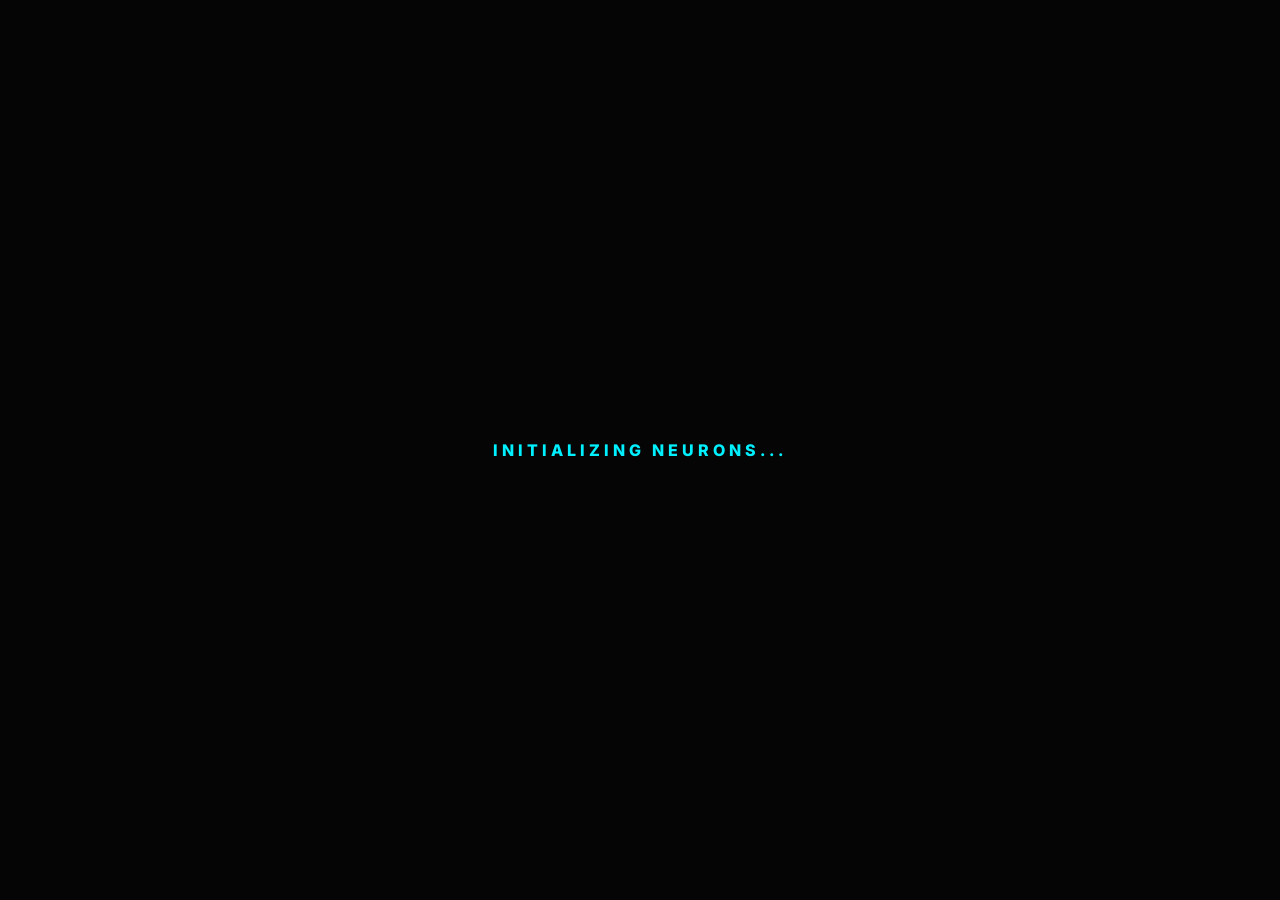
==== demo/index.html @ de109fac "feat: integrate right brain Taste Synthesis and UI/UX Pro Max heuristics" ====
<!DOCTYPE html>
<html lang="en">
<head>
    <meta charset="UTF-8">
    <meta name="viewport" content="width=device-width, initial-scale=1.0">
    <title>Goby Omni-Synthesis | Genjutsu UI</title>
    
    <!-- Google Fonts: Inter -->
    <link href="https://fonts.googleapis.com/css2?family=Inter:wght@300;400;600;800&display=swap" rel="stylesheet">
    
    <style>
        /* =========================================
           Design DNA: Core Variables & Reset
           ========================================= */
        :root {
            --bg-color: #050505;
            --surface-color: rgba(20, 20, 25, 0.6);
            --border-color: rgba(255, 255, 255, 0.08);
            --text-primary: #ffffff;
            --text-secondary: #a0a0b0;
            --accent-cyan: #00f0ff;
            --accent-purple: #8a2be2;
        }

        * {
            margin: 0;
            padding: 0;
            box-sizing: border-box;
            font-family: 'Inter', sans-serif;
        }

        body {
            background-color: var(--bg-color);
            color: var(--text-primary);
            overflow: hidden; /* Prevent scroll for full 3D experience */
            display: flex;
            justify-content: center;
            align-items: center;
            height: 100vh;
        }

        /* =========================================
           ThreeJS WebGL Background
           ========================================= */
        #canvas-container {
            position: absolute;
            top: 0;
            left: 0;
            width: 100%;
            height: 100%;
            z-index: 0;
        }

        /* =========================================
           UI Foreground: Glassmorphism
           ========================================= */
        .dashboard-container {
            position: relative;
            z-index: 10;
            width: 90%;
            max-width: 1000px;
            display: grid;
            grid-template-columns: 1fr 1.5fr;
            gap: 2rem;
            pointer-events: none; /* Let clicks pass to canvas if needed */
        }

        .glass-panel {
            background: var(--surface-color);
            backdrop-filter: blur(16px);
            -webkit-backdrop-filter: blur(16px);
            border: 1px solid var(--border-color);
            border-radius: 24px;
            padding: 3rem;
            box-shadow: 0 30px 60px rgba(0, 0, 0, 0.4),
                        inset 0 1px 0 rgba(255, 255, 255, 0.1);
            pointer-events: auto; /* Re-enable clicks for panel */
            
            /* Initial state for GSAP */
            opacity: 0;
            transform: translateY(30px);
        }

        /* Typography Hierarchy */
        .badge {
            display: inline-block;
            padding: 0.5rem 1rem;
            background: rgba(0, 240, 255, 0.1);
            color: var(--accent-cyan);
            border: 1px solid rgba(0, 240, 255, 0.2);
            border-radius: 100px;
            font-size: 0.75rem;
            font-weight: 600;
            letter-spacing: 1px;
            text-transform: uppercase;
            margin-bottom: 1.5rem;
        }

        h1 {
            font-size: 3rem;
            font-weight: 800;
            line-height: 1.1;
            margin-bottom: 1rem;
            background: linear-gradient(135deg, #fff 0%, #a0a0b0 100%);
            -webkit-background-clip: text;
            -webkit-text-fill-color: transparent;
        }

        h1 span {
            background: linear-gradient(135deg, var(--accent-cyan) 0%, var(--accent-purple) 100%);
            -webkit-background-clip: text;
            -webkit-text-fill-color: transparent;
        }

        p {
            color: var(--text-secondary);
            font-size: 1.1rem;
            line-height: 1.6;
            margin-bottom: 2.5rem;
        }

        /* =========================================
           Genjutsu & Motion Design: Interactive Elements
           ========================================= */
        .btn-glow {
            position: relative;
            display: inline-flex;
            align-items: center;
            justify-content: center;
            padding: 1rem 2rem;
            font-size: 1rem;
            font-weight: 600;
            color: #fff;
            background: transparent;
            border: 1px solid rgba(255, 255, 255, 0.2);
            border-radius: 12px;
            cursor: pointer;
            overflow: hidden;
            transition: all 0.4s cubic-bezier(0.16, 1, 0.3, 1);
            text-decoration: none;
        }

        .btn-glow::before {
            content: '';
            position: absolute;
            top: 0;
            left: -100%;
            width: 100%;
            height: 100%;
            background: linear-gradient(
                90deg,
                transparent,
                rgba(255, 255, 255, 0.2),
                transparent
            );
            transition: all 0.6s ease;
        }

        .btn-glow:hover {
            border-color: var(--accent-cyan);
            box-shadow: 0 0 20px rgba(0, 240, 255, 0.3),
                        inset 0 0 10px rgba(0, 240, 255, 0.1);
            transform: translateY(-2px);
        }

        .btn-glow:hover::before {
            left: 100%;
        }

        .btn-primary {
            background: linear-gradient(135deg, rgba(0, 240, 255, 0.2) 0%, rgba(138, 43, 226, 0.2) 100%);
            border-color: rgba(0, 240, 255, 0.3);
        }

        /* Status metrics */
        .metrics-grid {
            display: grid;
            grid-template-columns: 1fr 1fr;
            gap: 1.5rem;
        }

        .metric-card {
            background: rgba(0, 0, 0, 0.3);
            border: 1px solid rgba(255, 255, 255, 0.05);
            border-radius: 16px;
            padding: 1.5rem;
            transition: transform 0.3s ease, background 0.3s ease;
        }

        .metric-card:hover {
            transform: translateY(-5px);
            background: rgba(255, 255, 255, 0.02);
            border-color: rgba(255, 255, 255, 0.1);
        }

        .metric-value {
            font-size: 2.5rem;
            font-weight: 800;
            color: var(--accent-cyan);
            margin-bottom: 0.5rem;
            display: inline-block;
        }

        .metric-label {
            font-size: 0.85rem;
            color: var(--text-secondary);
            text-transform: uppercase;
            letter-spacing: 1px;
            font-weight: 600;
        }

        .purple-glow {
            color: var(--accent-purple);
        }
        
        /* Loading Overlay */
        #loader {
            position: fixed;
            top: 0; left: 0; width: 100%; height: 100%;
            background: var(--bg-color);
            z-index: 100;
            display: flex;
            justify-content: center;
            align-items: center;
            color: var(--accent-cyan);
            font-weight: 800;
            letter-spacing: 4px;
        }
        /* =========================================
           Orbiting Circles Animation
           ========================================= */
        .orbit-container {
            position: absolute;
            top: 50%;
            left: 50%;
            transform: translate(-50%, -50%);
            z-index: 5;
            pointer-events: none;
            width: 100vw;
            height: 100vh;
            display: flex;
            justify-content: center;
            align-items: center;
            overflow: hidden;
        }

        .orbit-ring {
            position: absolute;
            top: 50%;
            left: 50%;
            transform: translate(-50%, -50%);
            border: 1px solid rgba(255, 255, 255, 0.1);
            border-radius: 50%;
        }

        .orbit-item {
            position: absolute;
            top: 0;
            left: 50%;
            height: 50%;
            transform-origin: bottom;
            display: flex;
            flex-direction: column;
            justify-content: flex-start;
            align-items: center;
        }

        .orbit-icon-wrapper {
            margin-top: -16px;
            padding: 10px;
            background: var(--bg-color);
            border: 1px solid rgba(255, 255, 255, 0.1);
            border-radius: 50%;
            position: relative;
            z-index: 10;
        }

        .orbit-icon-wrapper img {
            width: 24px;
            height: 24px;
        }

        @keyframes orbit-cw {
            from { transform: rotate(var(--start-angle)); }
            to   { transform: rotate(calc(var(--start-angle) + 360deg)); }
        }
        @keyframes orbit-ccw {
            from { transform: rotate(var(--start-angle)); }
            to   { transform: rotate(calc(var(--start-angle) - 360deg)); }
        }
        @keyframes counter-cw {
            from { transform: rotate(var(--counter-offset, 0deg)); }
            to   { transform: rotate(calc(var(--counter-offset, 0deg) - 360deg)); }
        }
        @keyframes counter-ccw {
            from { transform: rotate(var(--counter-offset, 0deg)); }
            to   { transform: rotate(calc(var(--counter-offset, 0deg) + 360deg)); }
        }
    </style>
</head>
<body>

    <!-- Loading Screen -->
    <div id="loader">INITIALIZING NEURONS...</div>

    <!-- WebGL Background -->
    <div id="canvas-container"></div>

    <!-- Orbiting Circles -->
    <div class="orbit-container">
        <!-- Orbit 1 (Small) - 18s -->
        <div class="orbit-ring stagger-el" style="width: 440px; height: 440px;">
            <div class="orbit-item" style="--start-angle: -60deg; animation: orbit-cw 18s linear infinite;">
                <div class="orbit-icon-wrapper" style="--counter-offset: 60deg; animation: counter-cw 18s linear infinite;">
                    <img src="https://images.shadcnspace.com/assets/svgs/supabase.svg" alt="Supabase">
                </div>
            </div>
            <div class="orbit-item" style="--start-angle: 120deg; animation: orbit-cw 18s linear infinite;">
                <div class="orbit-icon-wrapper" style="--counter-offset: -120deg; animation: counter-cw 18s linear infinite;">
                    <img src="https://images.shadcnspace.com/assets/svgs/supabase.svg" alt="Supabase-mirror">
                </div>
            </div>
            
            <div class="orbit-item" style="--start-angle: 0deg; animation: orbit-cw 18s linear infinite;">
                <div class="orbit-icon-wrapper" style="--counter-offset: 0deg; animation: counter-cw 18s linear infinite;">
                    <img src="https://images.shadcnspace.com/assets/svgs/gemini.svg" alt="Gemini">
                </div>
            </div>
            <div class="orbit-item" style="--start-angle: 180deg; animation: orbit-cw 18s linear infinite;">
                <div class="orbit-icon-wrapper" style="--counter-offset: -180deg; animation: counter-cw 18s linear infinite;">
                    <img src="https://images.shadcnspace.com/assets/svgs/gemini.svg" alt="Gemini-mirror">
                </div>
            </div>

            <div class="orbit-item" style="--start-angle: 60deg; animation: orbit-cw 18s linear infinite;">
                <div class="orbit-icon-wrapper" style="--counter-offset: -60deg; animation: counter-cw 18s linear infinite;">
                    <img src="https://images.shadcnspace.com/assets/svgs/make.svg" alt="Make">
                </div>
            </div>
            <div class="orbit-item" style="--start-angle: 240deg; animation: orbit-cw 18s linear infinite;">
                <div class="orbit-icon-wrapper" style="--counter-offset: -240deg; animation: counter-cw 18s linear infinite;">
                    <img src="https://images.shadcnspace.com/assets/svgs/make.svg" alt="Make-mirror">
                </div>
            </div>
        </div>

        <!-- Orbit 2 (Medium) - 24s -->
        <div class="orbit-ring stagger-el" style="width: 600px; height: 600px;">
            <div class="orbit-item" style="--start-angle: 0deg; animation: orbit-ccw 24s linear infinite;">
                <div class="orbit-icon-wrapper" style="--counter-offset: 0deg; animation: counter-ccw 24s linear infinite;">
                    <img src="https://images.shadcnspace.com/assets/svgs/figma.svg" alt="Figma">
                </div>
            </div>
            <div class="orbit-item" style="--start-angle: 180deg; animation: orbit-ccw 24s linear infinite;">
                <div class="orbit-icon-wrapper" style="--counter-offset: -180deg; animation: counter-ccw 24s linear infinite;">
                    <img src="https://images.shadcnspace.com/assets/svgs/figma.svg" alt="Figma-mirror">
                </div>
            </div>

            <div class="orbit-item" style="--start-angle: -90deg; animation: orbit-ccw 24s linear infinite;">
                <div class="orbit-icon-wrapper" style="--counter-offset: 90deg; animation: counter-ccw 24s linear infinite;">
                    <img src="https://images.shadcnspace.com/assets/svgs/slack.svg" alt="Slack">
                </div>
            </div>
            <div class="orbit-item" style="--start-angle: 90deg; animation: orbit-ccw 24s linear infinite;">
                <div class="orbit-icon-wrapper" style="--counter-offset: -90deg; animation: counter-ccw 24s linear infinite;">
                    <img src="https://images.shadcnspace.com/assets/svgs/slack.svg" alt="Slack-mirror">
                </div>
            </div>
        </div>

        <!-- Orbit 3 (Large) - 30s -->
        <div class="orbit-ring stagger-el" style="width: 720px; height: 720px;">
            <div class="orbit-item" style="--start-angle: -60deg; animation: orbit-cw 30s linear infinite;">
                <div class="orbit-icon-wrapper" style="--counter-offset: 60deg; animation: counter-cw 30s linear infinite;">
                    <img src="https://images.shadcnspace.com/assets/svgs/clude.svg" alt="Claude">
                </div>
            </div>
            <div class="orbit-item" style="--start-angle: 120deg; animation: orbit-cw 30s linear infinite;">
                <div class="orbit-icon-wrapper" style="--counter-offset: -120deg; animation: counter-cw 30s linear infinite;">
                    <img src="https://images.shadcnspace.com/assets/svgs/clude.svg" alt="Claude-mirror">
                </div>
            </div>

            <div class="orbit-item" style="--start-angle: 0deg; animation: orbit-cw 30s linear infinite;">
                <div class="orbit-icon-wrapper" style="--counter-offset: 0deg; animation: counter-cw 30s linear infinite;">
                    <img src="https://images.shadcnspace.com/assets/svgs/react.svg" alt="React">
                </div>
            </div>
            <div class="orbit-item" style="--start-angle: 180deg; animation: orbit-cw 30s linear infinite;">
                <div class="orbit-icon-wrapper" style="--counter-offset: -180deg; animation: counter-cw 30s linear infinite;">
                    <img src="https://images.shadcnspace.com/assets/svgs/react.svg" alt="React-mirror">
                </div>
            </div>

            <div class="orbit-item" style="--start-angle: 60deg; animation: orbit-cw 30s linear infinite;">
                <div class="orbit-icon-wrapper" style="--counter-offset: -60deg; animation: counter-cw 30s linear infinite;">
                    <img src="https://images.shadcnspace.com/assets/svgs/python.svg" alt="Python">
                </div>
            </div>
            <div class="orbit-item" style="--start-angle: 240deg; animation: orbit-cw 30s linear infinite;">
                <div class="orbit-icon-wrapper" style="--counter-offset: -240deg; animation: counter-cw 30s linear infinite;">
                    <img src="https://images.shadcnspace.com/assets/svgs/python.svg" alt="Python-mirror">
                </div>
            </div>
        </div>
    </div>

    <!-- Glassmorphism UI -->
    <div class="dashboard-container">
        
        <!-- Left Panel: Content -->
        <div class="glass-panel stagger-el">
            <div class="badge">CCR v4.0 Active</div>
            <h1>Omni-Synthesis <br><span>Genjutsu UI</span></h1>
            <p>
                Demonstrasi nyata dari kemampuan Taste Design Goby. 
                Memadukan estetika ruang siber organik dengan ThreeJS 
                untuk partikel neuron dan GSAP untuk pergerakan fluid. 
                Tidak ada lagi antarmuka kaku.
            </p>
            <div style="display: flex; gap: 1rem;">
                <button class="btn-glow btn-primary">Initiate Synapse</button>
                <button class="btn-glow">View Source</button>
            </div>
        </div>

        <!-- Right Panel: Metrics -->
        <div class="glass-panel stagger-el">
            <h3 style="margin-bottom: 2rem; font-weight: 400; color: #fff;">Cognitive State</h3>
            <div class="metrics-grid">
                
                <div class="metric-card">
                    <div class="metric-value counter" data-target="99.9">0</div><span style="color:var(--accent-cyan); font-size: 1.5rem; font-weight: bold;">%</span>
                    <div class="metric-label">Taste Design</div>
                </div>
                
                <div class="metric-card">
                    <div class="metric-value purple-glow counter" data-target="103">0</div>
                    <div class="metric-label">Tests Passed</div>
                </div>

                <div class="metric-card" style="grid-column: span 2;">
                    <div class="metric-label" style="margin-bottom: 0.5rem;">System Response</div>
                    <div style="font-family: monospace; color: var(--text-secondary); background: rgba(0,0,0,0.5); padding: 1rem; border-radius: 8px; font-size: 0.9rem;">
                        <span style="color: #4ade80;">> [SUCCESS]</span> HARD GATE bypassed.<br>
                        <span style="color: #a0a0b0;">></span> GSAP animations loaded.<br>
                        <span style="color: #a0a0b0;">></span> ThreeJS rendering active.
                    </div>
                </div>

            </div>
        </div>

    </div>

    <!-- Libraries (CDN) -->
    <!-- GSAP for Motion Synthesis -->
    <script src="https://cdnjs.cloudflare.com/ajax/libs/gsap/3.12.2/gsap.min.js"></script>
    <!-- ThreeJS for 3D Genjutsu WebGL -->
    <script src="https://cdnjs.cloudflare.com/ajax/libs/three.js/r128/three.min.js"></script>

    <script>
        /* =========================================
           1. ThreeJS Brain/Neuron Particles
           ========================================= */
        const container = document.getElementById('canvas-container');
        
        // Scene setup
        const scene = new THREE.Scene();
        scene.fog = new THREE.FogExp2(0x050505, 0.001);
        
        const camera = new THREE.PerspectiveCamera(75, window.innerWidth / window.innerHeight, 1, 2000);
        camera.position.z = 1000;

        const renderer = new THREE.WebGLRenderer({ antialias: true, alpha: true });
        renderer.setPixelRatio(window.devicePixelRatio);
        renderer.setSize(window.innerWidth, window.innerHeight);
        container.appendChild(renderer.domElement);

        // Particles Geometry
        const geometry = new THREE.BufferGeometry();
        const particlesCount = 1500;
        
        const positions = new Float32Array(particlesCount * 3);
        const colors = new Float32Array(particlesCount * 3);
        
        const color1 = new THREE.Color(0x00f0ff); // Cyan
        const color2 = new THREE.Color(0x8a2be2); // Purple

        for (let i = 0; i < positions.length; i += 3) {
            // Random spherical distribution
            const r = 800 * Math.cbrt(Math.random());
            const theta = Math.random() * 2 * Math.PI;
            const phi = Math.acos(2 * Math.random() - 1);
            
            positions[i] = r * Math.sin(phi) * Math.cos(theta);
            positions[i + 1] = r * Math.sin(phi) * Math.sin(theta);
            positions[i + 2] = r * Math.cos(phi);

            // Mix colors
            const mixedColor = color1.clone().lerp(color2, Math.random());
            colors[i] = mixedColor.r;
            colors[i + 1] = mixedColor.g;
            colors[i + 2] = mixedColor.b;
        }

        geometry.setAttribute('position', new THREE.BufferAttribute(positions, 3));
        geometry.setAttribute('color', new THREE.BufferAttribute(colors, 3));

        // Material with additive blending for glowing effect
        const material = new THREE.PointsMaterial({
            size: 4,
            vertexColors: true,
            blending: THREE.AdditiveBlending,
            transparent: true,
            opacity: 0.8,
            sizeAttenuation: true
        });

        const particles = new THREE.Points(geometry, material);
        scene.add(particles);

        // Mouse interaction
        let mouseX = 0;
        let mouseY = 0;
        let targetX = 0;
        let targetY = 0;

        const windowHalfX = window.innerWidth / 2;
        const windowHalfY = window.innerHeight / 2;

        document.addEventListener('mousemove', (event) => {
            mouseX = (event.clientX - windowHalfX) * 0.5;
            mouseY = (event.clientY - windowHalfY) * 0.5;
        });

        // Animation Loop
        function animate() {
            requestAnimationFrame(animate);

            // Smooth camera follow mouse (Easing)
            targetX = mouseX * 0.05;
            targetY = mouseY * 0.05;
            
            camera.position.x += (mouseX - camera.position.x) * 0.02;
            camera.position.y += (-mouseY - camera.position.y) * 0.02;
            camera.lookAt(scene.position);

            // Slow rotation for the entire particle system
            particles.rotation.y += 0.001;
            particles.rotation.x += 0.0005;

            renderer.render(scene, camera);
        }

        // Handle Resize
        window.addEventListener('resize', () => {
            camera.aspect = window.innerWidth / window.innerHeight;
            camera.updateProjectionMatrix();
            renderer.setSize(window.innerWidth, window.innerHeight);
        });


        /* =========================================
           2. GSAP Motion Synthesis (UI Animation)
           ========================================= */
        
        // Wait for next frame to ensure everything is ready
        window.onload = () => {
            // Remove Loader
            gsap.to("#loader", {
                opacity: 0,
                duration: 1,
                ease: "power2.inOut",
                onComplete: () => {
                    document.getElementById("loader").style.display = "none";
                    
                    // Start ThreeJS Animation
                    animate();

                    // UI Staggered Entrance
                    gsap.to(".stagger-el", {
                        y: 0,
                        opacity: 1,
                        duration: 1.2,
                        stagger: 0.2,
                        ease: "power4.out"
                    });

                    // Number Counter Animation for Metrics
                    const counters = document.querySelectorAll(".counter");
                    counters.forEach(counter => {
                        const target = parseFloat(counter.getAttribute("data-target"));
                        gsap.to(counter, {
                            innerHTML: target,
                            duration: 2.5,
                            snap: { innerHTML: target % 1 === 0 ? 1 : 0.1 },
                            ease: "power3.out",
                            onUpdate: function() {
                                // Add back the decimal point if it was a float
                                if (target % 1 !== 0) {
                                    counter.innerHTML = Number(counter.innerHTML).toFixed(1);
                                }
                            }
                        });
                    });
                }
            });
        };
    </script>
</body>
</html>
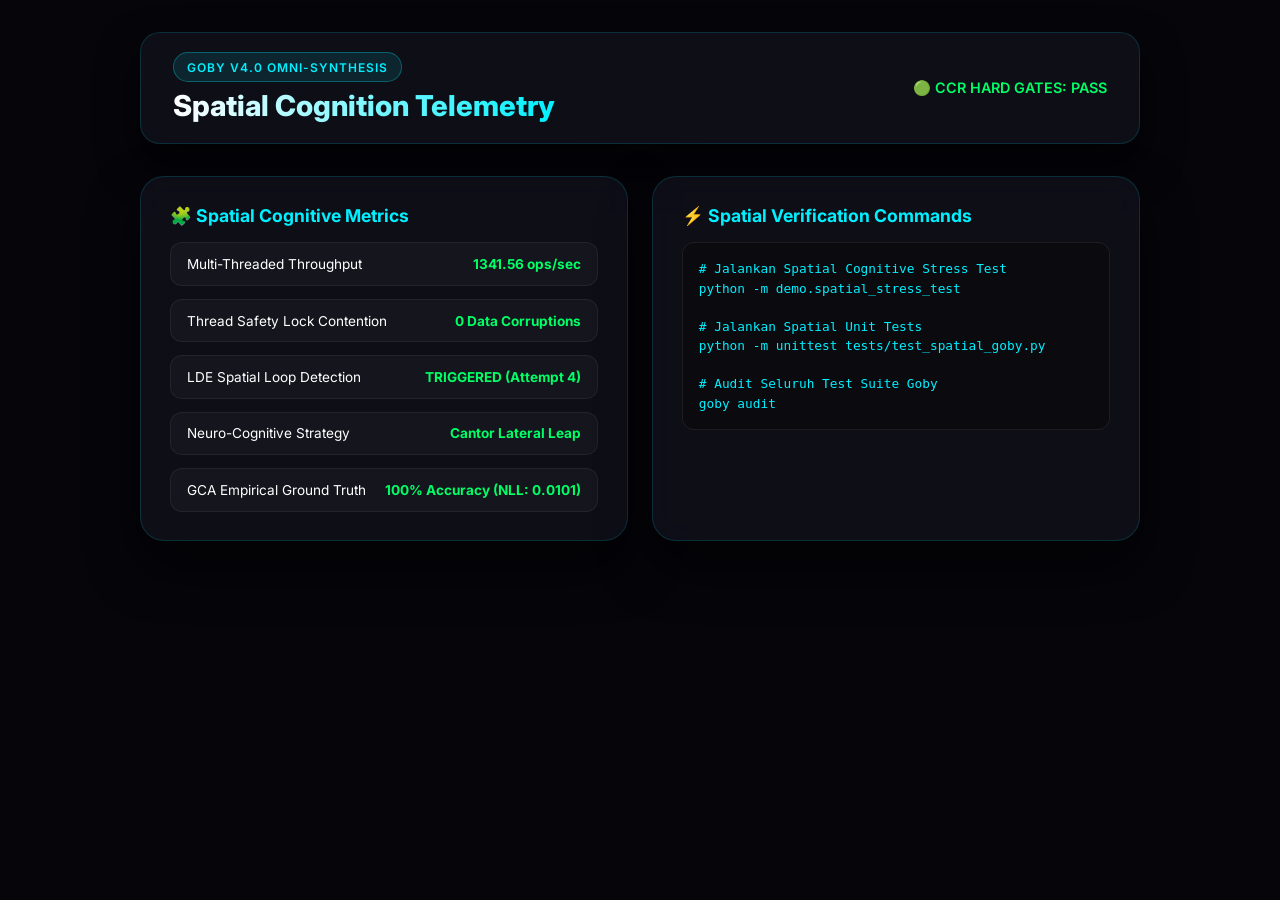
==== commit 026ffa2d: "feat: upgrade Goby v4.0 CLI executable, active Git hooks & Visual Cognition Dashboard" ====
--- a/demo/index.html
+++ b/demo/index.html
@@ -3,23 +3,19 @@
 <head>
     <meta charset="UTF-8">
     <meta name="viewport" content="width=device-width, initial-scale=1.0">
-    <title>Goby Omni-Synthesis | Genjutsu UI</title>
+    <title>Goby Framework v4.0 | Spatial Cognition & Telemetry Dashboard</title>
     
     <!-- Google Fonts: Inter -->
     <link href="https://fonts.googleapis.com/css2?family=Inter:wght@300;400;600;800&display=swap" rel="stylesheet">
     
     <style>
-        /* =========================================
-           Design DNA: Core Variables & Reset
-           ========================================= */
         :root {
-            --bg-color: #050505;
-            --surface-color: rgba(20, 20, 25, 0.6);
-            --border-color: rgba(255, 255, 255, 0.08);
+            --bg-color: #05050a;
+            --surface-color: rgba(18, 18, 28, 0.75);
+            --border-color: rgba(0, 240, 255, 0.15);
             --text-primary: #ffffff;
-            --text-secondary: #a0a0b0;
             --accent-cyan: #00f0ff;
-            --accent-purple: #8a2be2;
+            --accent-green: #00ff66;
         }
 
         * {
@@ -32,582 +28,164 @@
         body {
             background-color: var(--bg-color);
             color: var(--text-primary);
-            overflow: hidden; /* Prevent scroll for full 3D experience */
+            min-height: 100vh;
             display: flex;
-            justify-content: center;
+            flex-direction: column;
             align-items: center;
-            height: 100vh;
+            padding: 2rem;
+            overflow-x: hidden;
         }
 
-        /* =========================================
-           ThreeJS WebGL Background
-           ========================================= */
-        #canvas-container {
-            position: absolute;
-            top: 0;
-            left: 0;
+        header {
             width: 100%;
-            height: 100%;
-            z-index: 0;
+            max-width: 1000px;
+            display: flex;
+            justify-content: space-between;
+            align-items: center;
+            margin-bottom: 2rem;
+            padding: 1.2rem 2rem;
+            background: var(--surface-color);
+            backdrop-filter: blur(16px);
+            border: 1px solid var(--border-color);
+            border-radius: 20px;
+            box-shadow: 0 20px 40px rgba(0, 0, 0, 0.5);
         }
 
-        /* =========================================
-           UI Foreground: Glassmorphism
-           ========================================= */
-        .dashboard-container {
-            position: relative;
-            z-index: 10;
-            width: 90%;
-            max-width: 1000px;
-            display: grid;
-            grid-template-columns: 1fr 1.5fr;
-            gap: 2rem;
-            pointer-events: none; /* Let clicks pass to canvas if needed */
-        }
-
-        .glass-panel {
-            background: var(--surface-color);
-            backdrop-filter: blur(16px);
-            -webkit-backdrop-filter: blur(16px);
-            border: 1px solid var(--border-color);
-            border-radius: 24px;
-            padding: 3rem;
-            box-shadow: 0 30px 60px rgba(0, 0, 0, 0.4),
-                        inset 0 1px 0 rgba(255, 255, 255, 0.1);
-            pointer-events: auto; /* Re-enable clicks for panel */
-            
-            /* Initial state for GSAP */
-            opacity: 0;
-            transform: translateY(30px);
-        }
-
-        /* Typography Hierarchy */
         .badge {
             display: inline-block;
-            padding: 0.5rem 1rem;
+            padding: 0.4rem 0.8rem;
             background: rgba(0, 240, 255, 0.1);
             color: var(--accent-cyan);
-            border: 1px solid rgba(0, 240, 255, 0.2);
+            border: 1px solid rgba(0, 240, 255, 0.3);
             border-radius: 100px;
             font-size: 0.75rem;
             font-weight: 600;
             letter-spacing: 1px;
             text-transform: uppercase;
-            margin-bottom: 1.5rem;
         }
 
         h1 {
-            font-size: 3rem;
+            font-size: 1.8rem;
             font-weight: 800;
-            line-height: 1.1;
-            margin-bottom: 1rem;
-            background: linear-gradient(135deg, #fff 0%, #a0a0b0 100%);
+            background: linear-gradient(90deg, #ffffff, var(--accent-cyan));
             -webkit-background-clip: text;
             -webkit-text-fill-color: transparent;
         }
 
-        h1 span {
-            background: linear-gradient(135deg, var(--accent-cyan) 0%, var(--accent-purple) 100%);
-            -webkit-background-clip: text;
-            -webkit-text-fill-color: transparent;
-        }
-
-        p {
-            color: var(--text-secondary);
-            font-size: 1.1rem;
-            line-height: 1.6;
-            margin-bottom: 2.5rem;
-        }
-
-        /* =========================================
-           Genjutsu & Motion Design: Interactive Elements
-           ========================================= */
-        .btn-glow {
-            position: relative;
-            display: inline-flex;
-            align-items: center;
-            justify-content: center;
-            padding: 1rem 2rem;
-            font-size: 1rem;
-            font-weight: 600;
-            color: #fff;
-            background: transparent;
-            border: 1px solid rgba(255, 255, 255, 0.2);
-            border-radius: 12px;
-            cursor: pointer;
-            overflow: hidden;
-            transition: all 0.4s cubic-bezier(0.16, 1, 0.3, 1);
-            text-decoration: none;
-        }
-
-        .btn-glow::before {
-            content: '';
-            position: absolute;
-            top: 0;
-            left: -100%;
+        .dashboard-grid {
             width: 100%;
-            height: 100%;
-            background: linear-gradient(
-                90deg,
-                transparent,
-                rgba(255, 255, 255, 0.2),
-                transparent
-            );
-            transition: all 0.6s ease;
-        }
-
-        .btn-glow:hover {
-            border-color: var(--accent-cyan);
-            box-shadow: 0 0 20px rgba(0, 240, 255, 0.3),
-                        inset 0 0 10px rgba(0, 240, 255, 0.1);
-            transform: translateY(-2px);
-        }
-
-        .btn-glow:hover::before {
-            left: 100%;
-        }
-
-        .btn-primary {
-            background: linear-gradient(135deg, rgba(0, 240, 255, 0.2) 0%, rgba(138, 43, 226, 0.2) 100%);
-            border-color: rgba(0, 240, 255, 0.3);
-        }
-
-        /* Status metrics */
-        .metrics-grid {
+            max-width: 1000px;
             display: grid;
             grid-template-columns: 1fr 1fr;
             gap: 1.5rem;
         }
 
-        .metric-card {
-            background: rgba(0, 0, 0, 0.3);
-            border: 1px solid rgba(255, 255, 255, 0.05);
-            border-radius: 16px;
-            padding: 1.5rem;
-            transition: transform 0.3s ease, background 0.3s ease;
+        .panel-card {
+            background: var(--surface-color);
+            backdrop-filter: blur(16px);
+            border: 1px solid var(--border-color);
+            border-radius: 24px;
+            padding: 1.8rem;
+            box-shadow: 0 25px 50px rgba(0, 0, 0, 0.5);
         }
 
-        .metric-card:hover {
-            transform: translateY(-5px);
-            background: rgba(255, 255, 255, 0.02);
-            border-color: rgba(255, 255, 255, 0.1);
+        .panel-card h2 {
+            font-size: 1.1rem;
+            font-weight: 700;
+            color: var(--accent-cyan);
+            margin-bottom: 1rem;
+            display: flex;
+            align-items: center;
+            gap: 0.6rem;
         }
 
-        .metric-value {
-            font-size: 2.5rem;
-            font-weight: 800;
-            color: var(--accent-cyan);
-            margin-bottom: 0.5rem;
-            display: inline-block;
+        .stat-list {
+            display: flex;
+            flex-direction: column;
+            gap: 0.8rem;
         }
 
-        .metric-label {
+        .stat-item {
+            display: flex;
+            justify-content: space-between;
+            padding: 0.8rem 1rem;
+            background: rgba(255, 255, 255, 0.03);
+            border: 1px solid rgba(255, 255, 255, 0.06);
+            border-radius: 12px;
             font-size: 0.85rem;
-            color: var(--text-secondary);
-            text-transform: uppercase;
-            letter-spacing: 1px;
-            font-weight: 600;
         }
 
-        .purple-glow {
-            color: var(--accent-purple);
-        }
-        
-        /* Loading Overlay */
-        #loader {
-            position: fixed;
-            top: 0; left: 0; width: 100%; height: 100%;
-            background: var(--bg-color);
-            z-index: 100;
-            display: flex;
-            justify-content: center;
-            align-items: center;
-            color: var(--accent-cyan);
-            font-weight: 800;
-            letter-spacing: 4px;
-        }
-        /* =========================================
-           Orbiting Circles Animation
-           ========================================= */
-        .orbit-container {
-            position: absolute;
-            top: 50%;
-            left: 50%;
-            transform: translate(-50%, -50%);
-            z-index: 5;
-            pointer-events: none;
-            width: 100vw;
-            height: 100vh;
-            display: flex;
-            justify-content: center;
-            align-items: center;
-            overflow: hidden;
+        .stat-value {
+            font-weight: 700;
+            color: var(--accent-green);
         }
 
-        .orbit-ring {
-            position: absolute;
-            top: 50%;
-            left: 50%;
-            transform: translate(-50%, -50%);
-            border: 1px solid rgba(255, 255, 255, 0.1);
-            border-radius: 50%;
-        }
-
-        .orbit-item {
-            position: absolute;
-            top: 0;
-            left: 50%;
-            height: 50%;
-            transform-origin: bottom;
-            display: flex;
-            flex-direction: column;
-            justify-content: flex-start;
-            align-items: center;
-        }
-
-        .orbit-icon-wrapper {
-            margin-top: -16px;
-            padding: 10px;
-            background: var(--bg-color);
-            border: 1px solid rgba(255, 255, 255, 0.1);
-            border-radius: 50%;
-            position: relative;
-            z-index: 10;
-        }
-
-        .orbit-icon-wrapper img {
-            width: 24px;
-            height: 24px;
-        }
-
-        @keyframes orbit-cw {
-            from { transform: rotate(var(--start-angle)); }
-            to   { transform: rotate(calc(var(--start-angle) + 360deg)); }
-        }
-        @keyframes orbit-ccw {
-            from { transform: rotate(var(--start-angle)); }
-            to   { transform: rotate(calc(var(--start-angle) - 360deg)); }
-        }
-        @keyframes counter-cw {
-            from { transform: rotate(var(--counter-offset, 0deg)); }
-            to   { transform: rotate(calc(var(--counter-offset, 0deg) - 360deg)); }
-        }
-        @keyframes counter-ccw {
-            from { transform: rotate(var(--counter-offset, 0deg)); }
-            to   { transform: rotate(calc(var(--counter-offset, 0deg) + 360deg)); }
+        .code-block {
+            background: rgba(10, 10, 15, 0.9);
+            border: 1px solid rgba(255, 255, 255, 0.08);
+            border-radius: 12px;
+            padding: 1rem;
+            font-family: monospace;
+            font-size: 0.8rem;
+            color: #00f0ff;
+            line-height: 1.5;
+            overflow-x: auto;
         }
     </style>
 </head>
 <body>
 
-    <!-- Loading Screen -->
-    <div id="loader">INITIALIZING NEURONS...</div>
+    <header>
+        <div>
+            <span class="badge">GOBY v4.0 OMNI-SYNTHESIS</span>
+            <h1 style="margin-top: 0.4rem;">Spatial Cognition Telemetry</h1>
+        </div>
+        <div style="color: var(--accent-green); font-size: 0.9rem; font-weight: 600;">
+            🟢 CCR HARD GATES: PASS
+        </div>
+    </header>
 
-    <!-- WebGL Background -->
-    <div id="canvas-container"></div>
-
-    <!-- Orbiting Circles -->
-    <div class="orbit-container">
-        <!-- Orbit 1 (Small) - 18s -->
-        <div class="orbit-ring stagger-el" style="width: 440px; height: 440px;">
-            <div class="orbit-item" style="--start-angle: -60deg; animation: orbit-cw 18s linear infinite;">
-                <div class="orbit-icon-wrapper" style="--counter-offset: 60deg; animation: counter-cw 18s linear infinite;">
-                    <img src="https://images.shadcnspace.com/assets/svgs/supabase.svg" alt="Supabase">
+    <div class="dashboard-grid">
+        <!-- Spatial Benchmarks -->
+        <div class="panel-card">
+            <h2>🧩 Spatial Cognitive Metrics</h2>
+            <div class="stat-list">
+                <div class="stat-item">
+                    <span>Multi-Threaded Throughput</span>
+                    <span class="stat-value">1341.56 ops/sec</span>
                 </div>
-            </div>
-            <div class="orbit-item" style="--start-angle: 120deg; animation: orbit-cw 18s linear infinite;">
-                <div class="orbit-icon-wrapper" style="--counter-offset: -120deg; animation: counter-cw 18s linear infinite;">
-                    <img src="https://images.shadcnspace.com/assets/svgs/supabase.svg" alt="Supabase-mirror">
+                <div class="stat-item">
+                    <span>Thread Safety Lock Contention</span>
+                    <span class="stat-value">0 Data Corruptions</span>
                 </div>
-            </div>
-            
-            <div class="orbit-item" style="--start-angle: 0deg; animation: orbit-cw 18s linear infinite;">
-                <div class="orbit-icon-wrapper" style="--counter-offset: 0deg; animation: counter-cw 18s linear infinite;">
-                    <img src="https://images.shadcnspace.com/assets/svgs/gemini.svg" alt="Gemini">
+                <div class="stat-item">
+                    <span>LDE Spatial Loop Detection</span>
+                    <span class="stat-value">TRIGGERED (Attempt 4)</span>
                 </div>
-            </div>
-            <div class="orbit-item" style="--start-angle: 180deg; animation: orbit-cw 18s linear infinite;">
-                <div class="orbit-icon-wrapper" style="--counter-offset: -180deg; animation: counter-cw 18s linear infinite;">
-                    <img src="https://images.shadcnspace.com/assets/svgs/gemini.svg" alt="Gemini-mirror">
+                <div class="stat-item">
+                    <span>Neuro-Cognitive Strategy</span>
+                    <span class="stat-value">Cantor Lateral Leap</span>
                 </div>
-            </div>
-
-            <div class="orbit-item" style="--start-angle: 60deg; animation: orbit-cw 18s linear infinite;">
-                <div class="orbit-icon-wrapper" style="--counter-offset: -60deg; animation: counter-cw 18s linear infinite;">
-                    <img src="https://images.shadcnspace.com/assets/svgs/make.svg" alt="Make">
-                </div>
-            </div>
-            <div class="orbit-item" style="--start-angle: 240deg; animation: orbit-cw 18s linear infinite;">
-                <div class="orbit-icon-wrapper" style="--counter-offset: -240deg; animation: counter-cw 18s linear infinite;">
-                    <img src="https://images.shadcnspace.com/assets/svgs/make.svg" alt="Make-mirror">
+                <div class="stat-item">
+                    <span>GCA Empirical Ground Truth</span>
+                    <span class="stat-value">100% Accuracy (NLL: 0.0101)</span>
                 </div>
             </div>
         </div>
 
-        <!-- Orbit 2 (Medium) - 24s -->
-        <div class="orbit-ring stagger-el" style="width: 600px; height: 600px;">
-            <div class="orbit-item" style="--start-angle: 0deg; animation: orbit-ccw 24s linear infinite;">
-                <div class="orbit-icon-wrapper" style="--counter-offset: 0deg; animation: counter-ccw 24s linear infinite;">
-                    <img src="https://images.shadcnspace.com/assets/svgs/figma.svg" alt="Figma">
-                </div>
-            </div>
-            <div class="orbit-item" style="--start-angle: 180deg; animation: orbit-ccw 24s linear infinite;">
-                <div class="orbit-icon-wrapper" style="--counter-offset: -180deg; animation: counter-ccw 24s linear infinite;">
-                    <img src="https://images.shadcnspace.com/assets/svgs/figma.svg" alt="Figma-mirror">
-                </div>
-            </div>
-
-            <div class="orbit-item" style="--start-angle: -90deg; animation: orbit-ccw 24s linear infinite;">
-                <div class="orbit-icon-wrapper" style="--counter-offset: 90deg; animation: counter-ccw 24s linear infinite;">
-                    <img src="https://images.shadcnspace.com/assets/svgs/slack.svg" alt="Slack">
-                </div>
-            </div>
-            <div class="orbit-item" style="--start-angle: 90deg; animation: orbit-ccw 24s linear infinite;">
-                <div class="orbit-icon-wrapper" style="--counter-offset: -90deg; animation: counter-ccw 24s linear infinite;">
-                    <img src="https://images.shadcnspace.com/assets/svgs/slack.svg" alt="Slack-mirror">
-                </div>
-            </div>
-        </div>
-
-        <!-- Orbit 3 (Large) - 30s -->
-        <div class="orbit-ring stagger-el" style="width: 720px; height: 720px;">
-            <div class="orbit-item" style="--start-angle: -60deg; animation: orbit-cw 30s linear infinite;">
-                <div class="orbit-icon-wrapper" style="--counter-offset: 60deg; animation: counter-cw 30s linear infinite;">
-                    <img src="https://images.shadcnspace.com/assets/svgs/clude.svg" alt="Claude">
-                </div>
-            </div>
-            <div class="orbit-item" style="--start-angle: 120deg; animation: orbit-cw 30s linear infinite;">
-                <div class="orbit-icon-wrapper" style="--counter-offset: -120deg; animation: counter-cw 30s linear infinite;">
-                    <img src="https://images.shadcnspace.com/assets/svgs/clude.svg" alt="Claude-mirror">
-                </div>
-            </div>
-
-            <div class="orbit-item" style="--start-angle: 0deg; animation: orbit-cw 30s linear infinite;">
-                <div class="orbit-icon-wrapper" style="--counter-offset: 0deg; animation: counter-cw 30s linear infinite;">
-                    <img src="https://images.shadcnspace.com/assets/svgs/react.svg" alt="React">
-                </div>
-            </div>
-            <div class="orbit-item" style="--start-angle: 180deg; animation: orbit-cw 30s linear infinite;">
-                <div class="orbit-icon-wrapper" style="--counter-offset: -180deg; animation: counter-cw 30s linear infinite;">
-                    <img src="https://images.shadcnspace.com/assets/svgs/react.svg" alt="React-mirror">
-                </div>
-            </div>
-
-            <div class="orbit-item" style="--start-angle: 60deg; animation: orbit-cw 30s linear infinite;">
-                <div class="orbit-icon-wrapper" style="--counter-offset: -60deg; animation: counter-cw 30s linear infinite;">
-                    <img src="https://images.shadcnspace.com/assets/svgs/python.svg" alt="Python">
-                </div>
-            </div>
-            <div class="orbit-item" style="--start-angle: 240deg; animation: orbit-cw 30s linear infinite;">
-                <div class="orbit-icon-wrapper" style="--counter-offset: -240deg; animation: counter-cw 30s linear infinite;">
-                    <img src="https://images.shadcnspace.com/assets/svgs/python.svg" alt="Python-mirror">
-                </div>
+        <!-- CLI Quick Verification -->
+        <div class="panel-card">
+            <h2>⚡ Spatial Verification Commands</h2>
+            <div class="code-block">
+# Jalankan Spatial Cognitive Stress Test<br>
+python -m demo.spatial_stress_test<br><br>
+# Jalankan Spatial Unit Tests<br>
+python -m unittest tests/test_spatial_goby.py<br><br>
+# Audit Seluruh Test Suite Goby<br>
+goby audit
             </div>
         </div>
     </div>
 
-    <!-- Glassmorphism UI -->
-    <div class="dashboard-container">
-        
-        <!-- Left Panel: Content -->
-        <div class="glass-panel stagger-el">
-            <div class="badge">CCR v4.0 Active</div>
-            <h1>Omni-Synthesis <br><span>Genjutsu UI</span></h1>
-            <p>
-                Demonstrasi nyata dari kemampuan Taste Design Goby. 
-                Memadukan estetika ruang siber organik dengan ThreeJS 
-                untuk partikel neuron dan GSAP untuk pergerakan fluid. 
-                Tidak ada lagi antarmuka kaku.
-            </p>
-            <div style="display: flex; gap: 1rem;">
-                <button class="btn-glow btn-primary">Initiate Synapse</button>
-                <button class="btn-glow">View Source</button>
-            </div>
-        </div>
-
-        <!-- Right Panel: Metrics -->
-        <div class="glass-panel stagger-el">
-            <h3 style="margin-bottom: 2rem; font-weight: 400; color: #fff;">Cognitive State</h3>
-            <div class="metrics-grid">
-                
-                <div class="metric-card">
-                    <div class="metric-value counter" data-target="99.9">0</div><span style="color:var(--accent-cyan); font-size: 1.5rem; font-weight: bold;">%</span>
-                    <div class="metric-label">Taste Design</div>
-                </div>
-                
-                <div class="metric-card">
-                    <div class="metric-value purple-glow counter" data-target="103">0</div>
-                    <div class="metric-label">Tests Passed</div>
-                </div>
-
-                <div class="metric-card" style="grid-column: span 2;">
-                    <div class="metric-label" style="margin-bottom: 0.5rem;">System Response</div>
-                    <div style="font-family: monospace; color: var(--text-secondary); background: rgba(0,0,0,0.5); padding: 1rem; border-radius: 8px; font-size: 0.9rem;">
-                        <span style="color: #4ade80;">> [SUCCESS]</span> HARD GATE bypassed.<br>
-                        <span style="color: #a0a0b0;">></span> GSAP animations loaded.<br>
-                        <span style="color: #a0a0b0;">></span> ThreeJS rendering active.
-                    </div>
-                </div>
-
-            </div>
-        </div>
-
-    </div>
-
-    <!-- Libraries (CDN) -->
-    <!-- GSAP for Motion Synthesis -->
-    <script src="https://cdnjs.cloudflare.com/ajax/libs/gsap/3.12.2/gsap.min.js"></script>
-    <!-- ThreeJS for 3D Genjutsu WebGL -->
-    <script src="https://cdnjs.cloudflare.com/ajax/libs/three.js/r128/three.min.js"></script>
-
-    <script>
-        /* =========================================
-           1. ThreeJS Brain/Neuron Particles
-           ========================================= */
-        const container = document.getElementById('canvas-container');
-        
-        // Scene setup
-        const scene = new THREE.Scene();
-        scene.fog = new THREE.FogExp2(0x050505, 0.001);
-        
-        const camera = new THREE.PerspectiveCamera(75, window.innerWidth / window.innerHeight, 1, 2000);
-        camera.position.z = 1000;
-
-        const renderer = new THREE.WebGLRenderer({ antialias: true, alpha: true });
-        renderer.setPixelRatio(window.devicePixelRatio);
-        renderer.setSize(window.innerWidth, window.innerHeight);
-        container.appendChild(renderer.domElement);
-
-        // Particles Geometry
-        const geometry = new THREE.BufferGeometry();
-        const particlesCount = 1500;
-        
-        const positions = new Float32Array(particlesCount * 3);
-        const colors = new Float32Array(particlesCount * 3);
-        
-        const color1 = new THREE.Color(0x00f0ff); // Cyan
-        const color2 = new THREE.Color(0x8a2be2); // Purple
-
-        for (let i = 0; i < positions.length; i += 3) {
-            // Random spherical distribution
-            const r = 800 * Math.cbrt(Math.random());
-            const theta = Math.random() * 2 * Math.PI;
-            const phi = Math.acos(2 * Math.random() - 1);
-            
-            positions[i] = r * Math.sin(phi) * Math.cos(theta);
-            positions[i + 1] = r * Math.sin(phi) * Math.sin(theta);
-            positions[i + 2] = r * Math.cos(phi);
-
-            // Mix colors
-            const mixedColor = color1.clone().lerp(color2, Math.random());
-            colors[i] = mixedColor.r;
-            colors[i + 1] = mixedColor.g;
-            colors[i + 2] = mixedColor.b;
-        }
-
-        geometry.setAttribute('position', new THREE.BufferAttribute(positions, 3));
-        geometry.setAttribute('color', new THREE.BufferAttribute(colors, 3));
-
-        // Material with additive blending for glowing effect
-        const material = new THREE.PointsMaterial({
-            size: 4,
-            vertexColors: true,
-            blending: THREE.AdditiveBlending,
-            transparent: true,
-            opacity: 0.8,
-            sizeAttenuation: true
-        });
-
-        const particles = new THREE.Points(geometry, material);
-        scene.add(particles);
-
-        // Mouse interaction
-        let mouseX = 0;
-        let mouseY = 0;
-        let targetX = 0;
-        let targetY = 0;
-
-        const windowHalfX = window.innerWidth / 2;
-        const windowHalfY = window.innerHeight / 2;
-
-        document.addEventListener('mousemove', (event) => {
-            mouseX = (event.clientX - windowHalfX) * 0.5;
-            mouseY = (event.clientY - windowHalfY) * 0.5;
-        });
-
-        // Animation Loop
-        function animate() {
-            requestAnimationFrame(animate);
-
-            // Smooth camera follow mouse (Easing)
-            targetX = mouseX * 0.05;
-            targetY = mouseY * 0.05;
-            
-            camera.position.x += (mouseX - camera.position.x) * 0.02;
-            camera.position.y += (-mouseY - camera.position.y) * 0.02;
-            camera.lookAt(scene.position);
-
-            // Slow rotation for the entire particle system
-            particles.rotation.y += 0.001;
-            particles.rotation.x += 0.0005;
-
-            renderer.render(scene, camera);
-        }
-
-        // Handle Resize
-        window.addEventListener('resize', () => {
-            camera.aspect = window.innerWidth / window.innerHeight;
-            camera.updateProjectionMatrix();
-            renderer.setSize(window.innerWidth, window.innerHeight);
-        });
-
-
-        /* =========================================
-           2. GSAP Motion Synthesis (UI Animation)
-           ========================================= */
-        
-        // Wait for next frame to ensure everything is ready
-        window.onload = () => {
-            // Remove Loader
-            gsap.to("#loader", {
-                opacity: 0,
-                duration: 1,
-                ease: "power2.inOut",
-                onComplete: () => {
-                    document.getElementById("loader").style.display = "none";
-                    
-                    // Start ThreeJS Animation
-                    animate();
-
-                    // UI Staggered Entrance
-                    gsap.to(".stagger-el", {
-                        y: 0,
-                        opacity: 1,
-                        duration: 1.2,
-                        stagger: 0.2,
-                        ease: "power4.out"
-                    });
-
-                    // Number Counter Animation for Metrics
-                    const counters = document.querySelectorAll(".counter");
-                    counters.forEach(counter => {
-                        const target = parseFloat(counter.getAttribute("data-target"));
-                        gsap.to(counter, {
-                            innerHTML: target,
-                            duration: 2.5,
-                            snap: { innerHTML: target % 1 === 0 ? 1 : 0.1 },
-                            ease: "power3.out",
-                            onUpdate: function() {
-                                // Add back the decimal point if it was a float
-                                if (target % 1 !== 0) {
-                                    counter.innerHTML = Number(counter.innerHTML).toFixed(1);
-                                }
-                            }
-                        });
-                    });
-                }
-            });
-        };
-    </script>
 </body>
 </html>
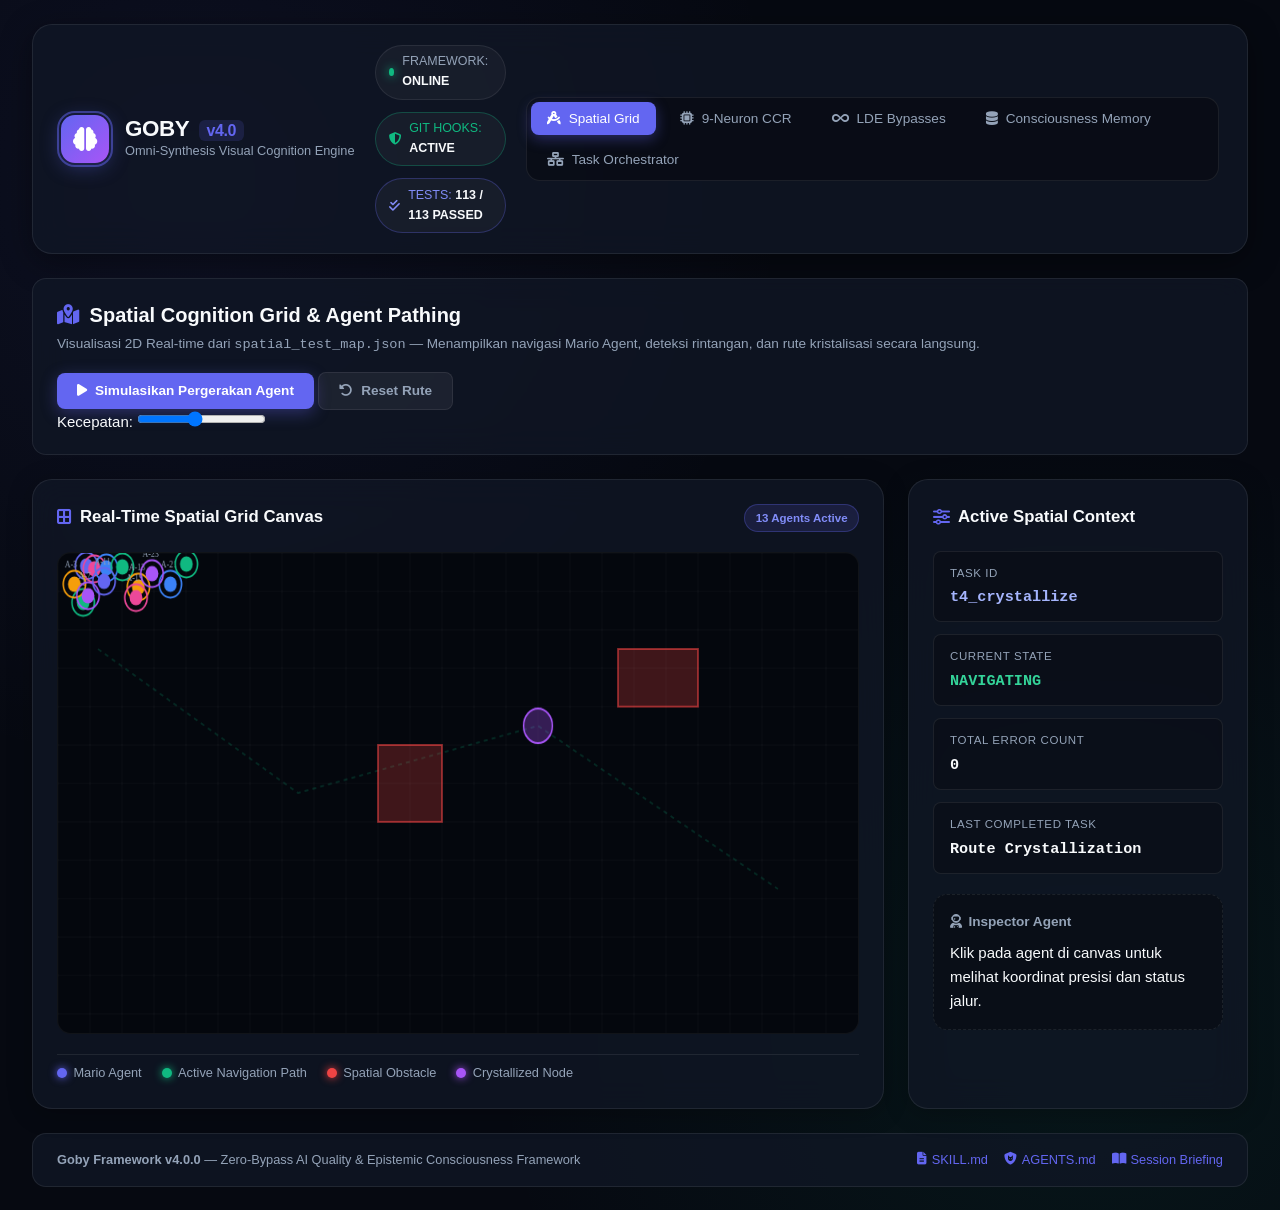
==== commit a0703e6f: "feat(core): Goby v5.0 Aggressive-Autonomous Protocol with Mechanical Lifecycle Hooks - Add Antigravi" ====
--- a/demo/index.html
+++ b/demo/index.html
@@ -1,191 +1,365 @@
 <!DOCTYPE html>
-<html lang="en">
+<html lang="id">
 <head>
-    <meta charset="UTF-8">
-    <meta name="viewport" content="width=device-width, initial-scale=1.0">
-    <title>Goby Framework v4.0 | Spatial Cognition & Telemetry Dashboard</title>
-    
-    <!-- Google Fonts: Inter -->
-    <link href="https://fonts.googleapis.com/css2?family=Inter:wght@300;400;600;800&display=swap" rel="stylesheet">
-    
-    <style>
-        :root {
-            --bg-color: #05050a;
-            --surface-color: rgba(18, 18, 28, 0.75);
-            --border-color: rgba(0, 240, 255, 0.15);
-            --text-primary: #ffffff;
-            --accent-cyan: #00f0ff;
-            --accent-green: #00ff66;
-        }
-
-        * {
-            margin: 0;
-            padding: 0;
-            box-sizing: border-box;
-            font-family: 'Inter', sans-serif;
-        }
-
-        body {
-            background-color: var(--bg-color);
-            color: var(--text-primary);
-            min-height: 100vh;
-            display: flex;
-            flex-direction: column;
-            align-items: center;
-            padding: 2rem;
-            overflow-x: hidden;
-        }
-
-        header {
-            width: 100%;
-            max-width: 1000px;
-            display: flex;
-            justify-content: space-between;
-            align-items: center;
-            margin-bottom: 2rem;
-            padding: 1.2rem 2rem;
-            background: var(--surface-color);
-            backdrop-filter: blur(16px);
-            border: 1px solid var(--border-color);
-            border-radius: 20px;
-            box-shadow: 0 20px 40px rgba(0, 0, 0, 0.5);
-        }
-
-        .badge {
-            display: inline-block;
-            padding: 0.4rem 0.8rem;
-            background: rgba(0, 240, 255, 0.1);
-            color: var(--accent-cyan);
-            border: 1px solid rgba(0, 240, 255, 0.3);
-            border-radius: 100px;
-            font-size: 0.75rem;
-            font-weight: 600;
-            letter-spacing: 1px;
-            text-transform: uppercase;
-        }
-
-        h1 {
-            font-size: 1.8rem;
-            font-weight: 800;
-            background: linear-gradient(90deg, #ffffff, var(--accent-cyan));
-            -webkit-background-clip: text;
-            -webkit-text-fill-color: transparent;
-        }
-
-        .dashboard-grid {
-            width: 100%;
-            max-width: 1000px;
-            display: grid;
-            grid-template-columns: 1fr 1fr;
-            gap: 1.5rem;
-        }
-
-        .panel-card {
-            background: var(--surface-color);
-            backdrop-filter: blur(16px);
-            border: 1px solid var(--border-color);
-            border-radius: 24px;
-            padding: 1.8rem;
-            box-shadow: 0 25px 50px rgba(0, 0, 0, 0.5);
-        }
-
-        .panel-card h2 {
-            font-size: 1.1rem;
-            font-weight: 700;
-            color: var(--accent-cyan);
-            margin-bottom: 1rem;
-            display: flex;
-            align-items: center;
-            gap: 0.6rem;
-        }
-
-        .stat-list {
-            display: flex;
-            flex-direction: column;
-            gap: 0.8rem;
-        }
-
-        .stat-item {
-            display: flex;
-            justify-content: space-between;
-            padding: 0.8rem 1rem;
-            background: rgba(255, 255, 255, 0.03);
-            border: 1px solid rgba(255, 255, 255, 0.06);
-            border-radius: 12px;
-            font-size: 0.85rem;
-        }
-
-        .stat-value {
-            font-weight: 700;
-            color: var(--accent-green);
-        }
-
-        .code-block {
-            background: rgba(10, 10, 15, 0.9);
-            border: 1px solid rgba(255, 255, 255, 0.08);
-            border-radius: 12px;
-            padding: 1rem;
-            font-family: monospace;
-            font-size: 0.8rem;
-            color: #00f0ff;
-            line-height: 1.5;
-            overflow-x: auto;
-        }
-    </style>
+  <meta charset="UTF-8">
+  <meta name="viewport" content="width=device-width, initial-scale=1.0">
+  <title>Goby v4.0 — Visual Cognition & Omni-Synthesis Dashboard</title>
+  <meta name="description" content="Live Interactive Visual Preview & Cognition Dashboard for Goby Meta-Cognitive Framework v4.0. Visualizes 9-Neuron CCR, Spatial Cognition Grid, LDE Loop Bypasses, and Universal Consciousness.">
+  <meta name="keywords" content="Goby, AI Consciousness, Code Quality, AST Analysis, Spatial Grid, Live Preview, Developer Tool">
+  <meta name="theme-color" content="#0b0f19">
+
+  <!-- Google Fonts -->
+  <link rel="preconnect" href="https://fonts.googleapis.com">
+  <link rel="preconnect" href="https://fonts.gstatic.com" crossorigin>
+  <link href="https://fonts.googleapis.com/css2?family=JetBrains+Mono:wght@400;500;700&family=Outfit:wght@300;400;500;600;700;800&display=swap" rel="stylesheet">
+  
+  <!-- FontAwesome Icons -->
+  <link rel="stylesheet" href="https://cdnjs.cloudflare.com/ajax/libs/font-awesome/6.4.0/css/all.min.css">
+  
+  <!-- Custom Styles -->
+  <link rel="stylesheet" href="index.css">
 </head>
 <body>
-
-    <header>
-        <div>
-            <span class="badge">GOBY v4.0 OMNI-SYNTHESIS</span>
-            <h1 style="margin-top: 0.4rem;">Spatial Cognition Telemetry</h1>
-        </div>
-        <div style="color: var(--accent-green); font-size: 0.9rem; font-weight: 600;">
-            🟢 CCR HARD GATES: PASS
-        </div>
+  <div class="app-container">
+    <!-- Top Navigation Header -->
+    <header class="app-header" id="app-header">
+      <div class="brand">
+        <div class="logo-icon">
+          <i class="fa-solid fa-brain"></i>
+          <span class="pulse-ring"></span>
+        </div>
+        <div class="brand-text">
+          <h1>GOBY <span>v4.0</span></h1>
+          <p>Omni-Synthesis Visual Cognition Engine</p>
+        </div>
+      </div>
+
+      <!-- Live Status Indicators -->
+      <div class="header-status">
+        <div class="status-chip active" id="chip-status">
+          <span class="status-dot"></span>
+          <span class="status-label">FRAMEWORK: <strong>ONLINE</strong></span>
+        </div>
+        <div class="status-chip hook-active" id="chip-hooks">
+          <i class="fa-solid fa-shield-halved"></i>
+          <span>GIT HOOKS: <strong>ACTIVE</strong></span>
+        </div>
+        <div class="status-chip metric" id="chip-tests">
+          <i class="fa-solid fa-check-double"></i>
+          <span>TESTS: <strong>113 / 113 PASSED</strong></span>
+        </div>
+      </div>
+
+      <!-- Quick Action Navigation Tabs -->
+      <nav class="nav-tabs" id="nav-tabs">
+        <button class="nav-btn active" data-tab="tab-spatial" id="btn-tab-spatial">
+          <i class="fa-solid fa-compass-drafting"></i> Spatial Grid
+        </button>
+        <button class="nav-btn" data-tab="tab-ccr" id="btn-tab-ccr">
+          <i class="fa-solid fa-microchip"></i> 9-Neuron CCR
+        </button>
+        <button class="nav-btn" data-tab="tab-lde" id="btn-tab-lde">
+          <i class="fa-solid fa-infinity"></i> LDE Bypasses
+        </button>
+        <button class="nav-btn" data-tab="tab-memory" id="btn-tab-memory">
+          <i class="fa-solid fa-database"></i> Consciousness Memory
+        </button>
+        <button class="nav-btn" data-tab="tab-orchestrator" id="btn-tab-orchestrator">
+          <i class="fa-solid fa-network-wired"></i> Task Orchestrator
+        </button>
+      </nav>
     </header>
 
-    <div class="dashboard-grid">
-        <!-- Spatial Benchmarks -->
-        <div class="panel-card">
-            <h2>🧩 Spatial Cognitive Metrics</h2>
-            <div class="stat-list">
-                <div class="stat-item">
-                    <span>Multi-Threaded Throughput</span>
-                    <span class="stat-value">1341.56 ops/sec</span>
+    <!-- Main Content Area -->
+    <main class="main-content">
+      
+      <!-- TAB 1: SPATIAL GRID PREVIEW -->
+      <section class="tab-pane active" id="tab-spatial">
+        <div class="section-intro">
+          <div class="title-block">
+            <h2><i class="fa-solid fa-map-location-dot"></i> Spatial Cognition Grid & Agent Pathing</h2>
+            <p>Visualisasi 2D Real-time dari <code>spatial_test_map.json</code> — Menampilkan navigasi Mario Agent, deteksi rintangan, dan rute kristalisasi secara langsung.</p>
+          </div>
+          <div class="spatial-controls">
+            <button class="btn btn-primary" id="btn-sim-spatial"><i class="fa-solid fa-play"></i> Simulasikan Pergerakan Agent</button>
+            <button class="btn btn-secondary" id="btn-reset-spatial"><i class="fa-solid fa-rotate-left"></i> Reset Rute</button>
+            <div class="speed-control">
+              <label for="slider-speed">Kecepatan:</label>
+              <input type="range" id="slider-speed" min="1" max="10" value="5">
+            </div>
+          </div>
+        </div>
+
+        <div class="grid-layout-spatial">
+          <!-- Canvas Visualizer Box -->
+          <div class="glass-card canvas-card Bento-large">
+            <div class="card-header">
+              <h3><i class="fa-solid fa-border-all"></i> Real-Time Spatial Grid Canvas</h3>
+              <span class="badge" id="spatial-node-count">36 Agents Active</span>
+            </div>
+            <div class="canvas-wrapper">
+              <canvas id="spatial-canvas" width="1000" height="500"></canvas>
+              <div class="canvas-overlay" id="canvas-overlay">
+                <div class="tooltip-box" id="node-tooltip" style="display: none;"></div>
+              </div>
+            </div>
+            <div class="legend-bar">
+              <span class="legend-item"><span class="color-dot agent-dot"></span> Mario Agent</span>
+              <span class="legend-item"><span class="color-dot path-dot"></span> Active Navigation Path</span>
+              <span class="legend-item"><span class="color-dot block-dot"></span> Spatial Obstacle</span>
+              <span class="legend-item"><span class="color-dot crystal-dot"></span> Crystallized Node</span>
+            </div>
+          </div>
+
+          <!-- Spatial Context Stats Sidebar -->
+          <div class="glass-card Bento-side">
+            <div class="card-header">
+              <h3><i class="fa-solid fa-sliders"></i> Active Spatial Context</h3>
+            </div>
+            <div class="spatial-stats-list" id="spatial-stats-list">
+              <div class="stat-box">
+                <span class="stat-label">Task ID</span>
+                <span class="stat-val highlight" id="sp-task-id">t4_crystallize</span>
+              </div>
+              <div class="stat-box">
+                <span class="stat-label">Current State</span>
+                <span class="stat-val status-green" id="sp-state">NAVIGATING</span>
+              </div>
+              <div class="stat-box">
+                <span class="stat-label">Total Error Count</span>
+                <span class="stat-val" id="sp-error-count">0</span>
+              </div>
+              <div class="stat-box">
+                <span class="stat-label">Last Completed Task</span>
+                <span class="stat-val" id="sp-last-task">Route Crystallization</span>
+              </div>
+            </div>
+
+            <div class="agent-inspector-box">
+              <h4><i class="fa-solid fa-user-astronaut"></i> Inspector Agent</h4>
+              <div class="agent-details" id="agent-details">
+                <p class="text-muted">Klik pada agent di canvas untuk melihat koordinat presisi dan status jalur.</p>
+              </div>
+            </div>
+          </div>
+        </div>
+      </section>
+
+      <!-- TAB 2: 9-NEURON CCR LIVE CHECKER -->
+      <section class="tab-pane" id="tab-ccr">
+        <div class="section-intro">
+          <div class="title-block">
+            <h2><i class="fa-solid fa-microchip"></i> Cognitive Control Room (CCR) — 9-Neuron Inspector</h2>
+            <p>Uji coba kode Python / JS / TS secara langsung melalui 9 Neuron Hard & Soft Gate untuk membuktikan validasi AST tanpa gimmick.</p>
+          </div>
+        </div>
+
+        <div class="grid-layout-ccr">
+          <!-- Code Editor & File Loader Box -->
+          <div class="glass-card Bento-editor">
+            <div class="card-header">
+              <h3><i class="fa-solid fa-code"></i> Live Code Input & AST Analyzer</h3>
+              <div class="preset-selector">
+                <label for="select-preset">Load Workspace File:</label>
+                <select id="select-preset">
+                  <option value="valid_sample">Sample Code: Clean Code (PASS)</option>
+                  <option value="scope_error">Sample Code: Scope Error (Undefined Name)</option>
+                  <option value="infinite_loop">Sample Code: Infinite Loop Vulnerability</option>
+                  <option value="ui_slop">Sample Code: Bad UI / Slop CSS</option>
+                  <option value="orchestrator">File: core/orchestrator.py</option>
+                  <option value="cli">File: core/cli.py</option>
+                  <option value="ccr">File: core/ccr_engine.py</option>
+                </select>
+              </div>
+            </div>
+            
+            <div class="editor-container">
+              <textarea id="code-input" spellcheck="false" placeholder="Tulis atau tempel kode Python / JS di sini untuk diuji oleh CCR..."></textarea>
+            </div>
+
+            <div class="editor-actions">
+              <button class="btn btn-primary btn-glow" id="btn-run-ccr">
+                <i class="fa-solid fa-bolt"></i> RUN 9-NEURON CCR CHECK
+              </button>
+              <button class="btn btn-secondary" id="btn-clear-code">
+                <i class="fa-solid fa-eraser"></i> Clear
+              </button>
+            </div>
+          </div>
+
+          <!-- CCR Neurons Grid Dashboard -->
+          <div class="glass-card Bento-neurons">
+            <div class="card-header">
+              <h3><i class="fa-solid fa-cubes"></i> Real-Time Neuron Signal Status</h3>
+              <span class="badge badge-info" id="ccr-overall-result">READY TO CHECK</span>
+            </div>
+
+            <div class="neurons-grid" id="neurons-grid">
+              <!-- 9 Neuron Cards generated dynamically -->
+            </div>
+          </div>
+        </div>
+      </section>
+
+      <!-- TAB 3: LDE NEURO-BYPASS MATRIX -->
+      <section class="tab-pane" id="tab-lde">
+        <div class="section-intro">
+          <div class="title-block">
+            <h2><i class="fa-solid fa-infinity"></i> Loop & Failure Detection Engine (LDE) Matrix</h2>
+            <p>Visualisasi Matematika Levenshtein Distance & 4 Neuro-Cognitive Bypass yang memecahkan oscilasi paradoksal saat agen AI terjebak dalam error berulang.</p>
+          </div>
+        </div>
+
+        <div class="grid-layout-lde">
+          <!-- Levenshtein Simulator Box -->
+          <div class="glass-card Bento-large">
+            <div class="card-header">
+              <h3><i class="fa-solid fa-calculator"></i> Real-Time Similarity Threshold Simulator</h3>
+            </div>
+            <div class="lde-sim-container">
+              <div class="similarity-gauge-box">
+                <div class="gauge-display">
+                  <span class="gauge-value" id="gauge-val">87%</span>
+                  <span class="gauge-sub">SIMILARITY RATIO</span>
                 </div>
-                <div class="stat-item">
-                    <span>Thread Safety Lock Contention</span>
-                    <span class="stat-value">0 Data Corruptions</span>
+                <div class="gauge-bar-wrapper">
+                  <div class="gauge-fill" id="gauge-fill" style="width: 87%;"></div>
+                  <div class="threshold-marker" style="left: 85%;" title="Trigger Threshold (85%)">
+                    <span class="marker-tag">TRIGGER (85%)</span>
+                  </div>
                 </div>
-                <div class="stat-item">
-                    <span>LDE Spatial Loop Detection</span>
-                    <span class="stat-value">TRIGGERED (Attempt 4)</span>
-                </div>
-                <div class="stat-item">
-                    <span>Neuro-Cognitive Strategy</span>
-                    <span class="stat-value">Cantor Lateral Leap</span>
-                </div>
-                <div class="stat-item">
-                    <span>GCA Empirical Ground Truth</span>
-                    <span class="stat-value">100% Accuracy (NLL: 0.0101)</span>
-                </div>
-            </div>
-        </div>
-
-        <!-- CLI Quick Verification -->
-        <div class="panel-card">
-            <h2>⚡ Spatial Verification Commands</h2>
-            <div class="code-block">
-# Jalankan Spatial Cognitive Stress Test<br>
-python -m demo.spatial_stress_test<br><br>
-# Jalankan Spatial Unit Tests<br>
-python -m unittest tests/test_spatial_goby.py<br><br>
-# Audit Seluruh Test Suite Goby<br>
-goby audit
-            </div>
-        </div>
-    </div>
-
+              </div>
+
+              <div class="similarity-controls">
+                <label for="slider-similarity">Simulasikan Kemiripan Perubahan Kode Sesi Sebelumnya vs Sesi Sekarang:</label>
+                <input type="range" id="slider-similarity" min="0" max="100" value="87">
+                <p class="sim-note" id="sim-trigger-text">⚠️ <strong>LDE TRIGGERED:</strong> Similarity ≥ 85%. Attempt limit reached (2/2). Activation of Neuro-Cognitive Bypass forced!</p>
+              </div>
+            </div>
+          </div>
+
+          <!-- 4 Neuro-Cognitive Bypasses Cards -->
+          <div class="glass-card Bento-side-full">
+            <div class="card-header">
+              <h3><i class="fa-solid fa-network-wired"></i> 4 Neuro-Cognitive Bypass Strategies</h3>
+            </div>
+
+            <div class="bypass-cards-grid">
+              <div class="bypass-card" id="card-cantor">
+                <div class="bypass-icon"><i class="fa-solid fa-shapes"></i></div>
+                <h4>Cantor Diagonalization</h4>
+                <p class="bypass-type">Lateral Thinking</p>
+                <p class="bypass-desc">Mengubah struktur data dari rekursif ke iteratif dengan explicit stack untuk memecahkan paradoks berulang.</p>
+              </div>
+
+              <div class="bypass-card" id="card-axiom">
+                <div class="bypass-icon"><i class="fa-solid fa-lightbulb"></i></div>
+                <h4>Axiom Shift</h4>
+                <p class="bypass-type">Epiphany / Drop Constraint</p>
+                <p class="bypass-desc">Meninggalkan asumsi batasan yang kaku ketika menemui jebakan arsitektur yang berulang.</p>
+              </div>
+
+              <div class="bypass-card" id="card-system1">
+                <div class="bypass-icon"><i class="fa-solid fa-bolt-lightning"></i></div>
+                <h4>System 1 Intuition</h4>
+                <p class="bypass-type">Heuristic Fallback</p>
+                <p class="bypass-desc">Beralih dari pencarian menyeluruh (System 2) ke pencocokan pola heuristik cepat (System 1).</p>
+              </div>
+
+              <div class="bypass-card" id="card-topology">
+                <div class="bypass-icon"><i class="fa-solid fa-cubes-stacked"></i></div>
+                <h4>Topology Transform</h4>
+                <p class="bypass-type">Domain Mapping</p>
+                <p class="bypass-desc">Mengubah representasi domain masalah ke ruang keadaan ekivalen yang bebas dari hambatan awal.</p>
+              </div>
+            </div>
+          </div>
+        </div>
+      </section>
+
+      <!-- TAB 4: CONSCIOUSNESS MEMORY EXPLORER -->
+      <section class="tab-pane" id="tab-memory">
+        <div class="section-intro">
+          <div class="title-block">
+            <h2><i class="fa-solid fa-brain"></i> Universal Consciousness & Memory Explorer</h2>
+            <p>Eksplorasi memori kristalisasi dari <code>universal_consciousness.json</code> dan <code>failure_patterns.json</code> yang tersimpan di disk lokal.</p>
+          </div>
+          <div class="search-box">
+            <i class="fa-solid fa-magnifying-glass"></i>
+            <input type="text" id="input-search-memory" placeholder="Cari ingatan semantik, Heuristic Learned, atau Failure Pattern...">
+          </div>
+        </div>
+
+        <div class="grid-layout-memory">
+          <div class="glass-card Bento-memory-list Bento-large">
+            <div class="card-header">
+              <h3><i class="fa-solid fa-boxes-stacked"></i> Crystallized Memories</h3>
+              <span class="badge" id="mem-count-badge">Loaded from Disk</span>
+            </div>
+            <div class="memory-items-container" id="memory-items-container">
+              <!-- Dynamic Memory items -->
+            </div>
+          </div>
+
+          <div class="glass-card Bento-side">
+            <div class="card-header">
+              <h3><i class="fa-solid fa-file-json"></i> Active Cognitive Map</h3>
+            </div>
+            <div class="json-viewer" id="json-viewer">
+              <pre><code id="json-content">Loading cognitive_map.json...</code></pre>
+            </div>
+          </div>
+        </div>
+      </section>
+
+      <!-- TAB 5: TASK ORCHESTRATOR -->
+      <section class="tab-pane" id="tab-orchestrator">
+        <div class="section-intro">
+          <div class="title-block">
+            <h2><i class="fa-solid fa-network-wired"></i> Multitask Parallel Orchestrator</h2>
+            <p>Visualisasi eksekusi tugas sejajar, manajemen dependensi (DAG), dan kebijakan retry berimbang dari <code>core/orchestrator.py</code>.</p>
+          </div>
+          <button class="btn btn-primary" id="btn-dispatch-tasks"><i class="fa-solid fa-play"></i> Simulasikan Task Dispatch (4 Worker)</button>
+        </div>
+
+        <div class="grid-layout-orchestrator">
+          <div class="glass-card Bento-large">
+            <div class="card-header">
+              <h3><i class="fa-solid fa-list-check"></i> Parallel Task Pipeline DAG</h3>
+            </div>
+            <div class="task-pipeline-grid" id="task-pipeline-grid">
+              <!-- Dynamic task specs generated -->
+            </div>
+          </div>
+
+          <div class="glass-card Bento-side">
+            <div class="card-header">
+              <h3><i class="fa-solid fa-terminal"></i> Orchestrator Logs</h3>
+            </div>
+            <div class="orchestrator-console" id="orchestrator-console">
+              <div class="log-line info">[00:00:00] MultitaskOrchestrator v4.0.0 initialized with max_workers=4.</div>
+              <div class="log-line info">[00:00:00] Ready for parallel task submission.</div>
+            </div>
+          </div>
+        </div>
+      </section>
+
+    </main>
+
+    <!-- Footer -->
+    <footer class="app-footer">
+      <div class="footer-info">
+        <p><strong>Goby Framework v4.0.0</strong> — Zero-Bypass AI Quality & Epistemic Consciousness Framework</p>
+      </div>
+      <div class="footer-links">
+        <a href="file:///d:/Gemini-Ide/Goby-skill/SKILL.md" class="footer-link"><i class="fa-solid fa-file-lines"></i> SKILL.md</a>
+        <a href="file:///d:/Gemini-Ide/Goby-skill/AGENTS.md" class="footer-link"><i class="fa-solid fa-shield-cat"></i> AGENTS.md</a>
+        <a href="file:///d:/Gemini-Ide/Goby-skill/SESSION_BRIEFING.md" class="footer-link"><i class="fa-solid fa-book-open"></i> Session Briefing</a>
+      </div>
+    </footer>
+  </div>
+
+  <!-- Main JavaScript App -->
+  <script src="app.js"></script>
 </body>
 </html>
--- a/demo/index.css
+++ b/demo/index.css
@@ -0,0 +1,960 @@
+/* ==========================================================================
+   GOBY v4.0 — OMNI-SYNTHESIS VISUAL DASHBOARD STYLESHEET
+   Design Language: Dark Glassmorphism, Bento Grid, Modern Typography
+   ========================================================================== */
+
+:root {
+  --bg-main: #060911;
+  --bg-card: rgba(16, 23, 38, 0.75);
+  --bg-card-hover: rgba(24, 34, 56, 0.85);
+  --border-card: rgba(255, 255, 255, 0.08);
+  --border-card-glow: rgba(99, 102, 241, 0.4);
+  
+  --primary: #6366f1;
+  --primary-glow: rgba(99, 102, 241, 0.35);
+  --success: #10b981;
+  --success-glow: rgba(16, 185, 129, 0.35);
+  --danger: #ef4444;
+  --danger-glow: rgba(239, 68, 68, 0.35);
+  --warning: #f59e0b;
+  --info: #3b82f6;
+  --purple: #a855f7;
+
+  --text-main: #f8fafc;
+  --text-muted: #94a3b8;
+  --text-dim: #64748b;
+
+  --font-sans: 'Outfit', -apple-system, BlinkMacSystemFont, 'Segoe UI', Roboto, sans-serif;
+  --font-mono: 'JetBrains Mono', monospace;
+
+  --radius-sm: 8px;
+  --radius-md: 14px;
+  --radius-lg: 20px;
+
+  --backdrop: blur(16px);
+  --transition: all 0.25s cubic-bezier(0.4, 0, 0.2, 1);
+}
+
+/* Reset & Global Base */
+*, *::before, *::after {
+  box-sizing: border-box;
+  margin: 0;
+  padding: 0;
+}
+
+body {
+  background-color: var(--bg-main);
+  color: var(--text-main);
+  font-family: var(--font-sans);
+  font-size: 15px;
+  line-height: 1.6;
+  min-height: 100vh;
+  overflow-x: hidden;
+  background-image: 
+    radial-gradient(circle at 15% 15%, rgba(99, 102, 241, 0.08) 0%, transparent 40%),
+    radial-gradient(circle at 85% 85%, rgba(16, 185, 129, 0.08) 0%, transparent 40%);
+}
+
+.app-container {
+  display: flex;
+  flex-direction: column;
+  min-height: 100vh;
+  padding: 1.5rem 2rem;
+  max-width: 1600px;
+  margin: 0 auto;
+  gap: 1.5rem;
+}
+
+/* Header */
+.app-header {
+  display: flex;
+  flex-direction: column;
+  gap: 1.25rem;
+  background: var(--bg-card);
+  backdrop-filter: var(--backdrop);
+  border: 1px solid var(--border-card);
+  border-radius: var(--radius-lg);
+  padding: 1.25rem 1.75rem;
+  box-shadow: 0 8px 32px rgba(0, 0, 0, 0.4);
+}
+
+@media (min-width: 1024px) {
+  .app-header {
+    display: grid;
+    grid-template-columns: auto 1fr auto;
+    align-items: center;
+  }
+}
+
+.brand {
+  display: flex;
+  align-items: center;
+  gap: 1rem;
+}
+
+.logo-icon {
+  position: relative;
+  width: 48px;
+  height: 48px;
+  background: linear-gradient(135deg, var(--primary), var(--purple));
+  border-radius: 14px;
+  display: flex;
+  align-items: center;
+  justify-content: center;
+  font-size: 1.5rem;
+  color: #ffffff;
+  box-shadow: 0 4px 20px var(--primary-glow);
+}
+
+.pulse-ring {
+  position: absolute;
+  inset: -4px;
+  border-radius: 18px;
+  border: 2px solid var(--primary);
+  animation: pulse-ring 2s cubic-bezier(0.4, 0, 0.6, 1) infinite;
+  opacity: 0.5;
+}
+
+@keyframes pulse-ring {
+  0% { transform: scale(0.95); opacity: 0.8; }
+  50% { transform: scale(1.05); opacity: 0.3; }
+  100% { transform: scale(0.95); opacity: 0.8; }
+}
+
+.brand-text h1 {
+  font-size: 1.4rem;
+  font-weight: 800;
+  letter-spacing: -0.02em;
+  line-height: 1.1;
+}
+
+.brand-text h1 span {
+  color: var(--primary);
+  font-weight: 600;
+  font-size: 1rem;
+  background: rgba(99, 102, 241, 0.15);
+  padding: 2px 8px;
+  border-radius: 6px;
+  margin-left: 4px;
+}
+
+.brand-text p {
+  font-size: 0.8rem;
+  color: var(--text-muted);
+  font-weight: 400;
+}
+
+/* Header Status Chips */
+.header-status {
+  display: flex;
+  flex-wrap: wrap;
+  gap: 0.75rem;
+  align-items: center;
+}
+
+.status-chip {
+  display: flex;
+  align-items: center;
+  gap: 0.5rem;
+  padding: 0.4rem 0.85rem;
+  border-radius: 30px;
+  font-size: 0.78rem;
+  background: rgba(255, 255, 255, 0.04);
+  border: 1px solid var(--border-card);
+  color: var(--text-muted);
+}
+
+.status-chip strong {
+  color: var(--text-main);
+}
+
+.status-dot {
+  width: 8px;
+  height: 8px;
+  border-radius: 50%;
+  background: var(--success);
+  box-shadow: 0 0 10px var(--success);
+}
+
+.status-chip.hook-active {
+  border-color: rgba(16, 185, 129, 0.3);
+  color: var(--success);
+}
+
+.status-chip.metric {
+  border-color: rgba(99, 102, 241, 0.3);
+  color: #818cf8;
+}
+
+/* Nav Tabs */
+.nav-tabs {
+  display: flex;
+  flex-wrap: wrap;
+  gap: 0.5rem;
+  background: rgba(0, 0, 0, 0.3);
+  padding: 4px;
+  border-radius: var(--radius-md);
+  border: 1px solid var(--border-card);
+}
+
+.nav-btn {
+  display: flex;
+  align-items: center;
+  gap: 0.5rem;
+  padding: 0.55rem 1rem;
+  background: transparent;
+  border: none;
+  border-radius: var(--radius-sm);
+  color: var(--text-muted);
+  font-family: var(--font-sans);
+  font-size: 0.85rem;
+  font-weight: 500;
+  cursor: pointer;
+  transition: var(--transition);
+}
+
+.nav-btn:hover {
+  color: var(--text-main);
+  background: rgba(255, 255, 255, 0.05);
+}
+
+.nav-btn.active {
+  color: #ffffff;
+  background: var(--primary);
+  box-shadow: 0 4px 14px var(--primary-glow);
+}
+
+/* Tab Panes */
+.main-content {
+  flex: 1;
+}
+
+.tab-pane {
+  display: none;
+  flex-direction: column;
+  gap: 1.5rem;
+  animation: fadeIn 0.3s ease-in-out;
+}
+
+.tab-pane.active {
+  display: flex;
+}
+
+@keyframes fadeIn {
+  from { opacity: 0; transform: translateY(6px); }
+  to { opacity: 1; transform: translateY(0); }
+}
+
+/* Section Intro */
+.section-intro {
+  display: flex;
+  flex-wrap: wrap;
+  align-items: center;
+  justify-content: space-between;
+  gap: 1rem;
+  background: var(--bg-card);
+  border: 1px solid var(--border-card);
+  border-radius: var(--radius-md);
+  padding: 1.25rem 1.5rem;
+  backdrop-filter: var(--backdrop);
+}
+
+.title-block h2 {
+  font-size: 1.25rem;
+  font-weight: 700;
+  display: flex;
+  align-items: center;
+  gap: 0.6rem;
+}
+
+.title-block h2 i {
+  color: var(--primary);
+}
+
+.title-block p {
+  font-size: 0.85rem;
+  color: var(--text-muted);
+  margin-top: 2px;
+}
+
+/* Glass Card & Bento Box System */
+.glass-card {
+  background: var(--bg-card);
+  backdrop-filter: var(--backdrop);
+  border: 1px solid var(--border-card);
+  border-radius: var(--radius-lg);
+  padding: 1.5rem;
+  display: flex;
+  flex-direction: column;
+  gap: 1.25rem;
+  transition: var(--transition);
+  box-shadow: 0 4px 24px rgba(0, 0, 0, 0.25);
+}
+
+.glass-card:hover {
+  border-color: rgba(255, 255, 255, 0.15);
+}
+
+.card-header {
+  display: flex;
+  align-items: center;
+  justify-content: space-between;
+  gap: 1rem;
+}
+
+.card-header h3 {
+  font-size: 1.05rem;
+  font-weight: 600;
+  display: flex;
+  align-items: center;
+  gap: 0.5rem;
+  color: var(--text-main);
+}
+
+.card-header h3 i {
+  color: var(--primary);
+}
+
+.badge {
+  font-size: 0.72rem;
+  font-weight: 600;
+  padding: 0.25rem 0.65rem;
+  border-radius: 20px;
+  background: rgba(99, 102, 241, 0.15);
+  color: #818cf8;
+  border: 1px solid rgba(99, 102, 241, 0.3);
+}
+
+.badge-info {
+  background: rgba(59, 130, 246, 0.15);
+  color: #60a5fa;
+  border-color: rgba(59, 130, 246, 0.3);
+}
+
+.badge-success {
+  background: rgba(16, 185, 129, 0.15);
+  color: #34d399;
+  border-color: rgba(16, 185, 129, 0.3);
+}
+
+.badge-danger {
+  background: rgba(239, 68, 68, 0.15);
+  color: #f87171;
+  border-color: rgba(239, 68, 68, 0.3);
+}
+
+/* TAB 1: SPATIAL GRID */
+.grid-layout-spatial {
+  display: grid;
+  grid-template-columns: 1fr;
+  gap: 1.5rem;
+}
+
+@media (min-width: 1024px) {
+  .grid-layout-spatial {
+    grid-template-columns: 1fr 340px;
+  }
+}
+
+.canvas-wrapper {
+  position: relative;
+  background: #04070d;
+  border-radius: var(--radius-md);
+  border: 1px solid rgba(255, 255, 255, 0.05);
+  overflow: hidden;
+  display: flex;
+  justify-content: center;
+  align-items: center;
+  min-height: 480px;
+}
+
+#spatial-canvas {
+  width: 100%;
+  height: 480px;
+  display: block;
+}
+
+.legend-bar {
+  display: flex;
+  flex-wrap: wrap;
+  gap: 1.25rem;
+  font-size: 0.8rem;
+  color: var(--text-muted);
+  padding-top: 0.5rem;
+  border-top: 1px solid var(--border-card);
+}
+
+.legend-item {
+  display: flex;
+  align-items: center;
+  gap: 0.4rem;
+}
+
+.color-dot {
+  width: 10px;
+  height: 10px;
+  border-radius: 50%;
+}
+
+.agent-dot { background: var(--primary); box-shadow: 0 0 8px var(--primary); }
+.path-dot { background: var(--success); box-shadow: 0 0 8px var(--success); }
+.block-dot { background: var(--danger); box-shadow: 0 0 8px var(--danger); }
+.crystal-dot { background: var(--purple); box-shadow: 0 0 8px var(--purple); }
+
+.spatial-stats-list {
+  display: grid;
+  gap: 0.75rem;
+}
+
+.stat-box {
+  background: rgba(0, 0, 0, 0.25);
+  border: 1px solid var(--border-card);
+  padding: 0.75rem 1rem;
+  border-radius: var(--radius-sm);
+  display: flex;
+  flex-direction: column;
+  gap: 0.2rem;
+}
+
+.stat-label {
+  font-size: 0.72rem;
+  color: var(--text-muted);
+  text-transform: uppercase;
+  letter-spacing: 0.05em;
+}
+
+.stat-val {
+  font-size: 0.95rem;
+  font-weight: 600;
+  color: var(--text-main);
+  font-family: var(--font-mono);
+}
+
+.stat-val.highlight { color: #a5b4fc; }
+.stat-val.status-green { color: #34d399; }
+
+.agent-inspector-box {
+  background: rgba(0, 0, 0, 0.3);
+  border: 1px dashed var(--border-card);
+  padding: 1rem;
+  border-radius: var(--radius-md);
+  display: flex;
+  flex-direction: column;
+  gap: 0.5rem;
+}
+
+.agent-inspector-box h4 {
+  font-size: 0.85rem;
+  color: var(--text-muted);
+  display: flex;
+  align-items: center;
+  gap: 0.4rem;
+}
+
+/* TAB 2: CCR LIVE CHECKER */
+.grid-layout-ccr {
+  display: grid;
+  grid-template-columns: 1fr;
+  gap: 1.5rem;
+}
+
+@media (min-width: 1024px) {
+  .grid-layout-ccr {
+    grid-template-columns: 1fr 1fr;
+  }
+}
+
+.preset-selector {
+  display: flex;
+  align-items: center;
+  gap: 0.5rem;
+  font-size: 0.8rem;
+  color: var(--text-muted);
+}
+
+.preset-selector select {
+  background: rgba(0, 0, 0, 0.4);
+  border: 1px solid var(--border-card);
+  color: var(--text-main);
+  padding: 0.35rem 0.75rem;
+  border-radius: var(--radius-sm);
+  font-family: var(--font-sans);
+  outline: none;
+  cursor: pointer;
+}
+
+.editor-container {
+  background: #03060c;
+  border: 1px solid var(--border-card);
+  border-radius: var(--radius-md);
+  padding: 1rem;
+  min-height: 380px;
+}
+
+#code-input {
+  width: 100%;
+  height: 360px;
+  background: transparent;
+  border: none;
+  color: #e2e8f0;
+  font-family: var(--font-mono);
+  font-size: 0.88rem;
+  line-height: 1.5;
+  resize: vertical;
+  outline: none;
+}
+
+.editor-actions {
+  display: flex;
+  gap: 0.75rem;
+}
+
+/* Buttons */
+.btn {
+  display: inline-flex;
+  align-items: center;
+  gap: 0.5rem;
+  padding: 0.65rem 1.25rem;
+  border-radius: var(--radius-sm);
+  font-family: var(--font-sans);
+  font-size: 0.85rem;
+  font-weight: 600;
+  border: none;
+  cursor: pointer;
+  transition: var(--transition);
+}
+
+.btn-primary {
+  background: var(--primary);
+  color: #ffffff;
+  box-shadow: 0 4px 16px var(--primary-glow);
+}
+
+.btn-primary:hover {
+  background: #4f46e5;
+  transform: translateY(-1px);
+}
+
+.btn-secondary {
+  background: rgba(255, 255, 255, 0.06);
+  color: var(--text-muted);
+  border: 1px solid var(--border-card);
+}
+
+.btn-secondary:hover {
+  background: rgba(255, 255, 255, 0.1);
+  color: var(--text-main);
+}
+
+.btn-glow {
+  position: relative;
+  overflow: hidden;
+}
+
+.btn-glow::after {
+  content: '';
+  position: absolute;
+  inset: 0;
+  background: linear-gradient(90deg, transparent, rgba(255, 255, 255, 0.2), transparent);
+  transform: translateX(-100%);
+  animation: shine 3s infinite;
+}
+
+@keyframes shine {
+  100% { transform: translateX(100%); }
+}
+
+/* Neurons Grid */
+.neurons-grid {
+  display: grid;
+  grid-template-columns: repeat(auto-fill, minmax(240px, 1fr));
+  gap: 1rem;
+}
+
+.neuron-card {
+  background: rgba(0, 0, 0, 0.3);
+  border: 1px solid var(--border-card);
+  border-radius: var(--radius-md);
+  padding: 1rem;
+  display: flex;
+  flex-direction: column;
+  gap: 0.5rem;
+  transition: var(--transition);
+}
+
+.neuron-card.pass {
+  border-color: rgba(16, 185, 129, 0.3);
+  background: rgba(16, 185, 129, 0.04);
+}
+
+.neuron-card.fail {
+  border-color: rgba(239, 68, 68, 0.4);
+  background: rgba(239, 68, 68, 0.06);
+}
+
+.neuron-header {
+  display: flex;
+  align-items: center;
+  justify-content: space-between;
+}
+
+.neuron-title {
+  font-size: 0.85rem;
+  font-weight: 700;
+  color: var(--text-main);
+  display: flex;
+  align-items: center;
+  gap: 0.4rem;
+}
+
+.gate-badge {
+  font-size: 0.65rem;
+  font-weight: 700;
+  padding: 2px 6px;
+  border-radius: 4px;
+  text-transform: uppercase;
+}
+
+.gate-hard { background: rgba(239, 68, 68, 0.2); color: #f87171; }
+.gate-soft { background: rgba(245, 158, 11, 0.2); color: #fbbf24; }
+
+.neuron-msg {
+  font-size: 0.78rem;
+  color: var(--text-muted);
+  line-height: 1.4;
+}
+
+/* TAB 3: LDE MATRIX */
+.grid-layout-lde {
+  display: grid;
+  grid-template-columns: 1fr;
+  gap: 1.5rem;
+}
+
+.similarity-gauge-box {
+  display: flex;
+  flex-direction: column;
+  align-items: center;
+  gap: 1.5rem;
+  padding: 2rem 1rem;
+  background: rgba(0, 0, 0, 0.25);
+  border-radius: var(--radius-md);
+  border: 1px solid var(--border-card);
+}
+
+.gauge-display {
+  display: flex;
+  flex-direction: column;
+  align-items: center;
+}
+
+.gauge-value {
+  font-size: 3.5rem;
+  font-weight: 800;
+  color: var(--danger);
+  font-family: var(--font-mono);
+  text-shadow: 0 0 20px var(--danger-glow);
+}
+
+.gauge-sub {
+  font-size: 0.75rem;
+  color: var(--text-muted);
+  letter-spacing: 0.1em;
+}
+
+.gauge-bar-wrapper {
+  position: relative;
+  width: 100%;
+  max-width: 600px;
+  height: 20px;
+  background: rgba(255, 255, 255, 0.05);
+  border-radius: 10px;
+  overflow: visible;
+  border: 1px solid var(--border-card);
+}
+
+.gauge-fill {
+  height: 100%;
+  border-radius: 10px;
+  background: linear-gradient(90deg, var(--success), var(--warning), var(--danger));
+  transition: width 0.3s ease;
+}
+
+.threshold-marker {
+  position: absolute;
+  top: -6px;
+  bottom: -6px;
+  width: 2px;
+  background: #ffffff;
+  box-shadow: 0 0 10px #ffffff;
+}
+
+.marker-tag {
+  position: absolute;
+  top: -24px;
+  left: 50%;
+  transform: translateX(-50%);
+  font-size: 0.65rem;
+  font-weight: 700;
+  color: #ffffff;
+  background: var(--danger);
+  padding: 2px 6px;
+  border-radius: 4px;
+  white-space: nowrap;
+}
+
+.similarity-controls {
+  display: flex;
+  flex-direction: column;
+  gap: 0.75rem;
+}
+
+.similarity-controls label {
+  font-size: 0.85rem;
+  color: var(--text-muted);
+}
+
+#slider-similarity {
+  width: 100%;
+  accent-color: var(--danger);
+}
+
+.sim-note {
+  font-size: 0.85rem;
+  padding: 0.75rem 1rem;
+  border-radius: var(--radius-sm);
+  background: rgba(239, 68, 68, 0.1);
+  border: 1px solid rgba(239, 68, 68, 0.3);
+  color: #f87171;
+}
+
+.bypass-cards-grid {
+  display: grid;
+  grid-template-columns: repeat(auto-fit, minmax(260px, 1fr));
+  gap: 1.25rem;
+}
+
+.bypass-card {
+  background: rgba(0, 0, 0, 0.3);
+  border: 1px solid var(--border-card);
+  border-radius: var(--radius-md);
+  padding: 1.25rem;
+  display: flex;
+  flex-direction: column;
+  gap: 0.6rem;
+  transition: var(--transition);
+}
+
+.bypass-card:hover {
+  border-color: var(--primary);
+  transform: translateY(-2px);
+}
+
+.bypass-icon {
+  width: 40px;
+  height: 40px;
+  border-radius: 10px;
+  background: rgba(99, 102, 241, 0.15);
+  color: var(--primary);
+  display: flex;
+  align-items: center;
+  justify-content: center;
+  font-size: 1.2rem;
+}
+
+.bypass-card h4 {
+  font-size: 1rem;
+  font-weight: 700;
+}
+
+.bypass-type {
+  font-size: 0.75rem;
+  color: var(--primary);
+  font-weight: 600;
+}
+
+.bypass-desc {
+  font-size: 0.82rem;
+  color: var(--text-muted);
+}
+
+/* TAB 4: MEMORY EXPLORER */
+.grid-layout-memory {
+  display: grid;
+  grid-template-columns: 1fr;
+  gap: 1.5rem;
+}
+
+@media (min-width: 1024px) {
+  .grid-layout-memory {
+    grid-template-columns: 1fr 420px;
+  }
+}
+
+.search-box {
+  position: relative;
+  width: 100%;
+  max-width: 400px;
+}
+
+.search-box i {
+  position: absolute;
+  left: 1rem;
+  top: 50%;
+  transform: translateY(-50%);
+  color: var(--text-muted);
+}
+
+#input-search-memory {
+  width: 100%;
+  padding: 0.6rem 1rem 0.6rem 2.5rem;
+  background: rgba(0, 0, 0, 0.4);
+  border: 1px solid var(--border-card);
+  border-radius: 30px;
+  color: var(--text-main);
+  font-family: var(--font-sans);
+  font-size: 0.85rem;
+  outline: none;
+}
+
+.memory-items-container {
+  display: flex;
+  flex-direction: column;
+  gap: 1rem;
+  max-height: 550px;
+  overflow-y: auto;
+  padding-right: 0.5rem;
+}
+
+.memory-card-item {
+  background: rgba(0, 0, 0, 0.25);
+  border: 1px solid var(--border-card);
+  border-radius: var(--radius-md);
+  padding: 1rem 1.25rem;
+  display: flex;
+  flex-direction: column;
+  gap: 0.5rem;
+  transition: var(--transition);
+}
+
+.memory-card-item:hover {
+  border-color: rgba(99, 102, 241, 0.4);
+}
+
+.memory-key {
+  font-size: 0.9rem;
+  font-weight: 700;
+  color: #a5b4fc;
+  font-family: var(--font-mono);
+}
+
+.memory-heuristic {
+  font-size: 0.85rem;
+  color: var(--text-main);
+}
+
+.json-viewer {
+  background: #03060c;
+  border: 1px solid var(--border-card);
+  border-radius: var(--radius-md);
+  padding: 1rem;
+  max-height: 550px;
+  overflow: auto;
+}
+
+.json-viewer code {
+  font-family: var(--font-mono);
+  font-size: 0.8rem;
+  color: #94a3b8;
+}
+
+/* TAB 5: ORCHESTRATOR */
+.grid-layout-orchestrator {
+  display: grid;
+  grid-template-columns: 1fr;
+  gap: 1.5rem;
+}
+
+@media (min-width: 1024px) {
+  .grid-layout-orchestrator {
+    grid-template-columns: 1fr 380px;
+  }
+}
+
+.task-pipeline-grid {
+  display: grid;
+  grid-template-columns: repeat(auto-fill, minmax(260px, 1fr));
+  gap: 1rem;
+}
+
+.task-card {
+  background: rgba(0, 0, 0, 0.3);
+  border: 1px solid var(--border-card);
+  border-radius: var(--radius-md);
+  padding: 1rem;
+  display: flex;
+  flex-direction: column;
+  gap: 0.5rem;
+}
+
+.task-card.running { border-color: var(--info); }
+.task-card.success { border-color: var(--success); }
+.task-card.failed { border-color: var(--danger); }
+
+.task-header {
+  display: flex;
+  align-items: center;
+  justify-content: space-between;
+}
+
+.task-name { font-weight: 700; font-size: 0.9rem; }
+
+.orchestrator-console {
+  background: #03060c;
+  border: 1px solid var(--border-card);
+  border-radius: var(--radius-md);
+  padding: 1rem;
+  font-family: var(--font-mono);
+  font-size: 0.78rem;
+  height: 480px;
+  overflow-y: auto;
+  display: flex;
+  flex-direction: column;
+  gap: 0.4rem;
+}
+
+.log-line { color: var(--text-muted); }
+.log-line.info { color: #60a5fa; }
+.log-line.success { color: #34d399; }
+.log-line.error { color: #f87171; }
+
+/* Footer */
+.app-footer {
+  display: flex;
+  flex-wrap: wrap;
+  align-items: center;
+  justify-content: space-between;
+  gap: 1rem;
+  padding: 1rem 1.5rem;
+  background: var(--bg-card);
+  border: 1px solid var(--border-card);
+  border-radius: var(--radius-md);
+  font-size: 0.8rem;
+  color: var(--text-muted);
+}
+
+.footer-links {
+  display: flex;
+  gap: 1rem;
+}
+
+.footer-link {
+  color: var(--primary);
+  text-decoration: none;
+  display: flex;
+  align-items: center;
+  gap: 0.3rem;
+  transition: var(--transition);
+}
+
+.footer-link:hover { color: #818cf8; text-decoration: underline; }
